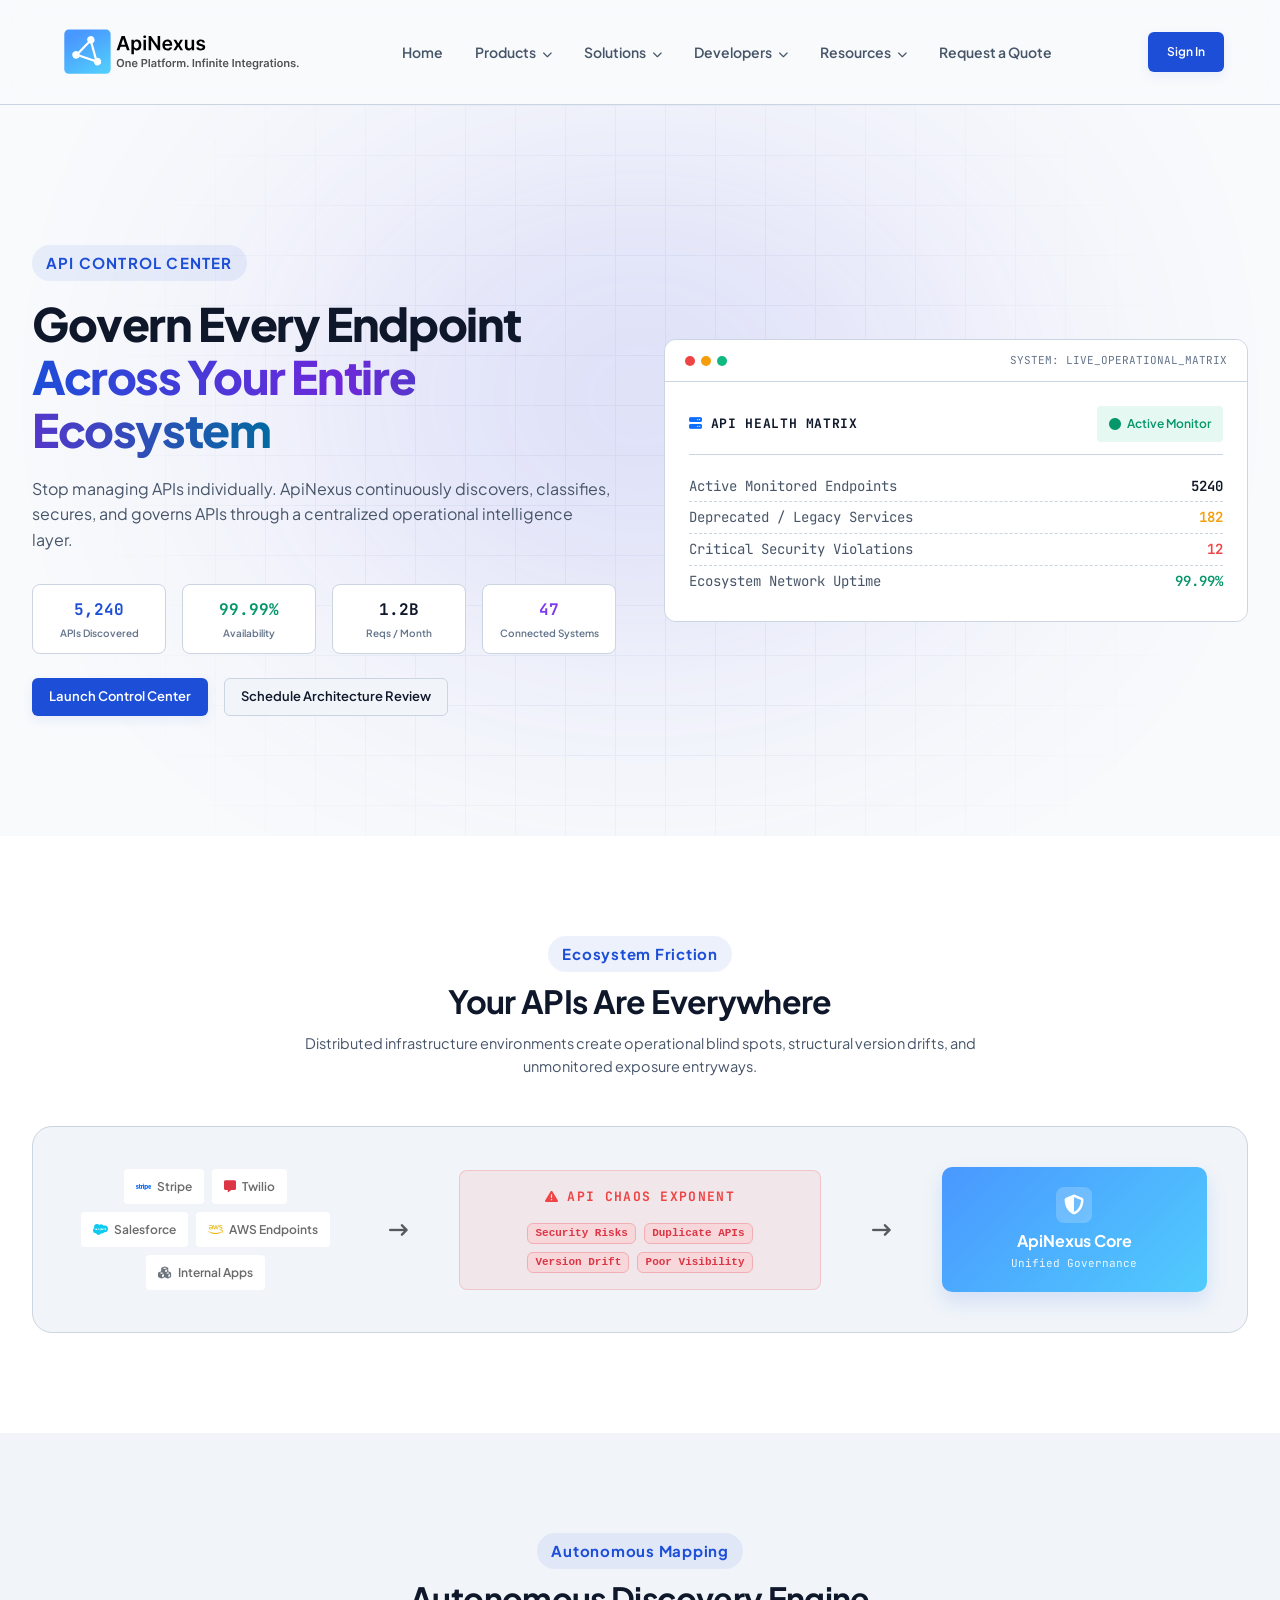
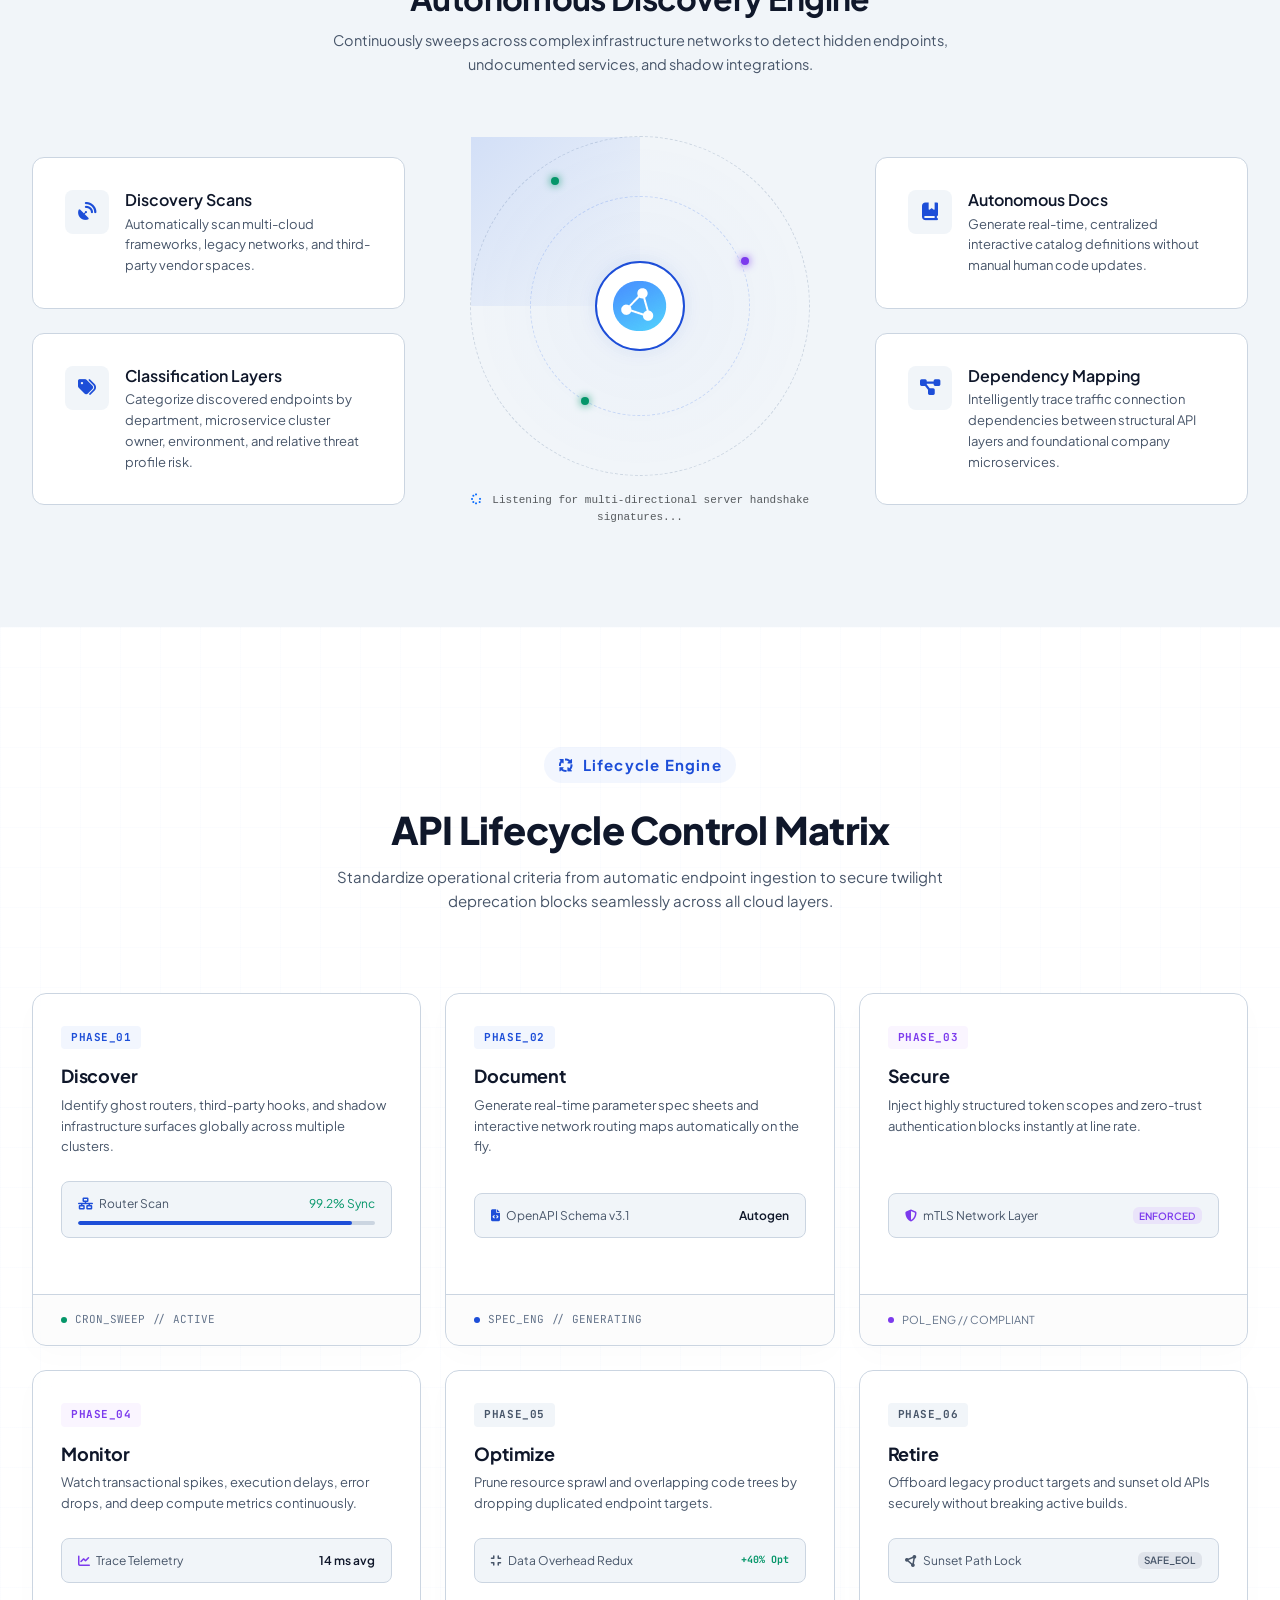
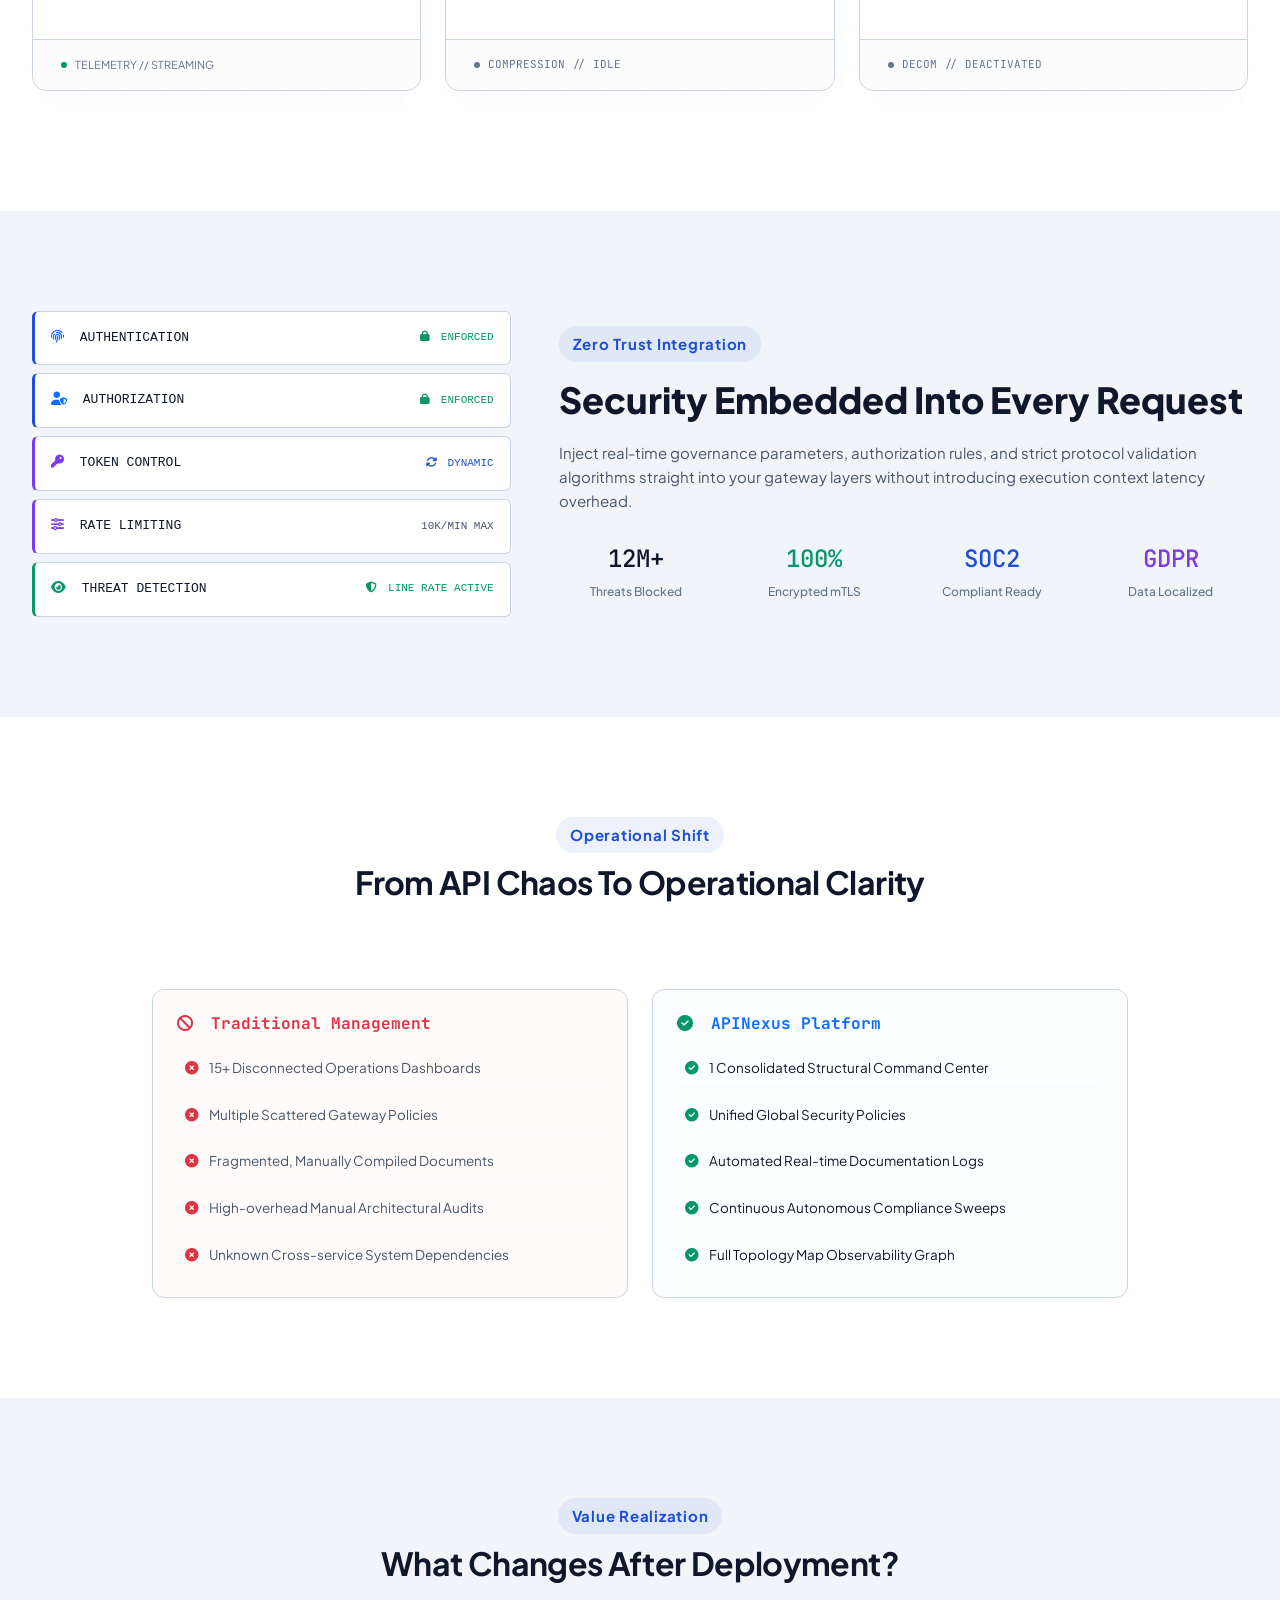
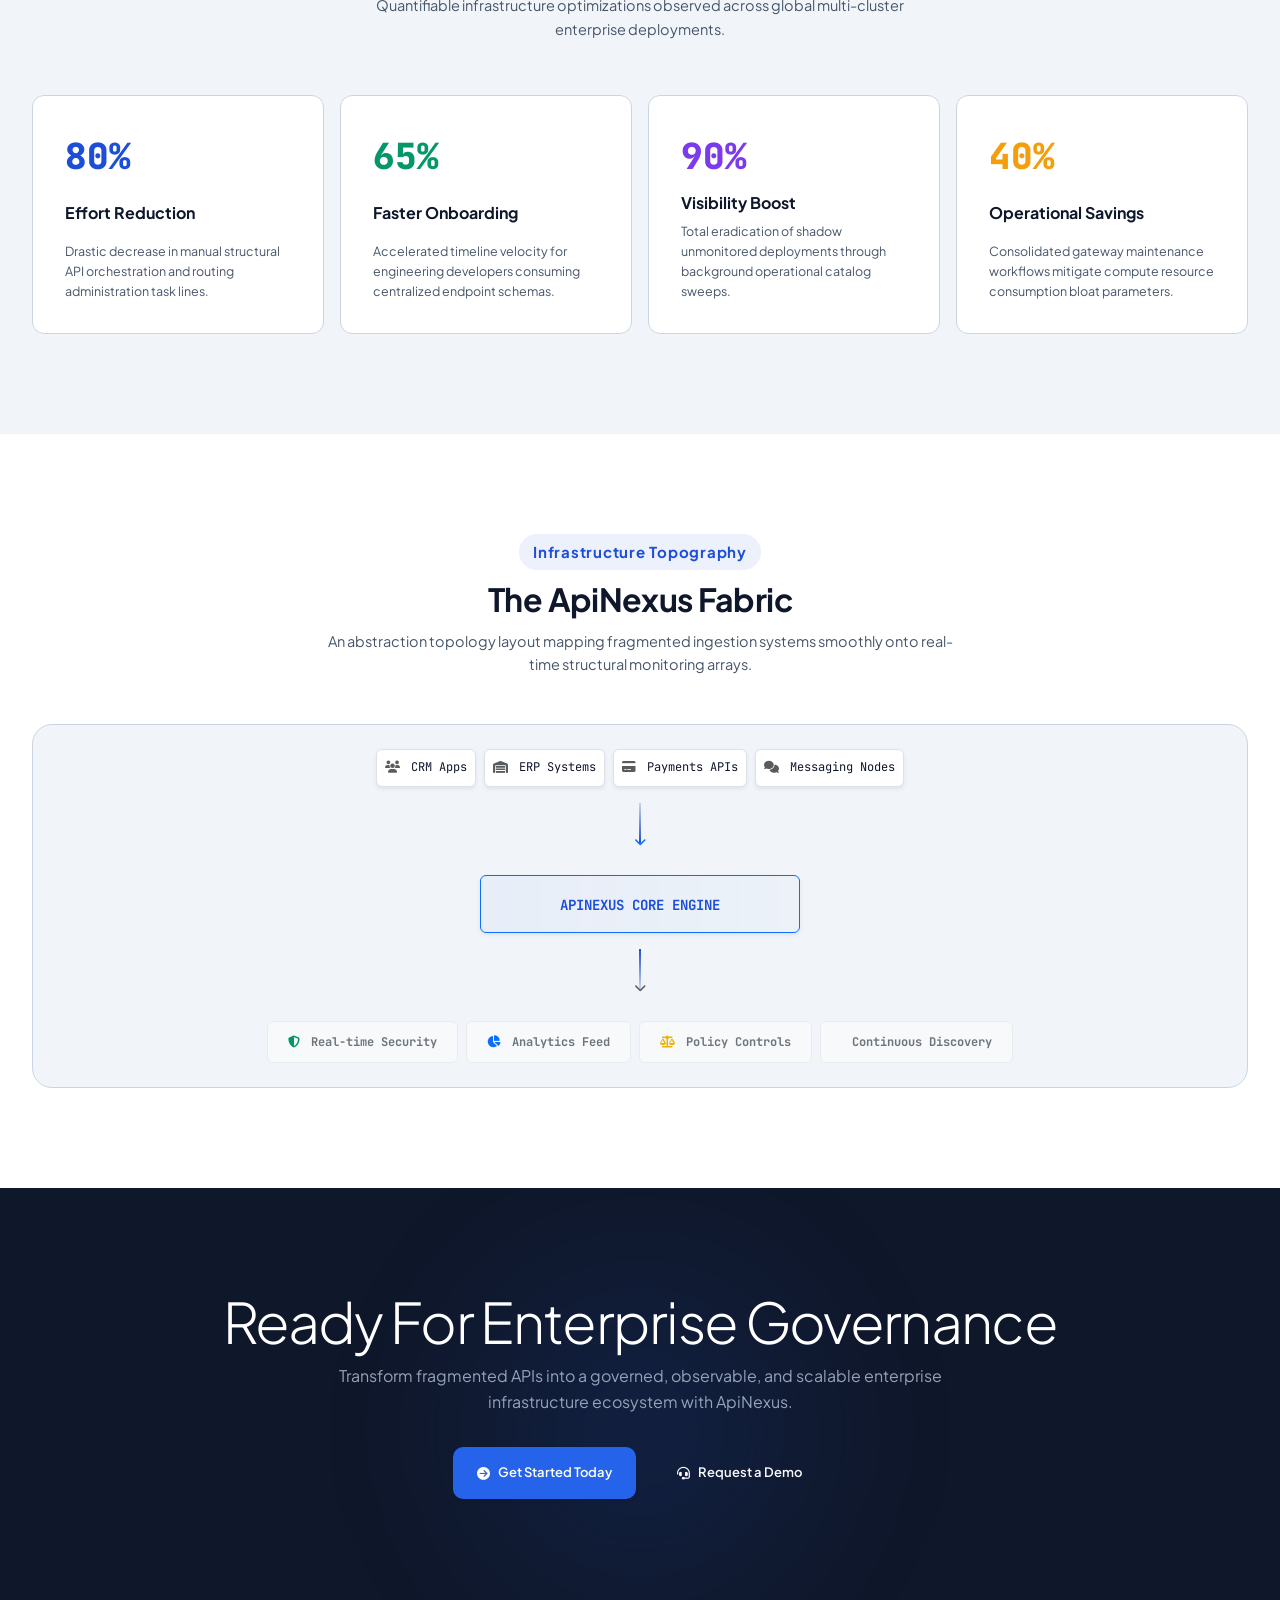
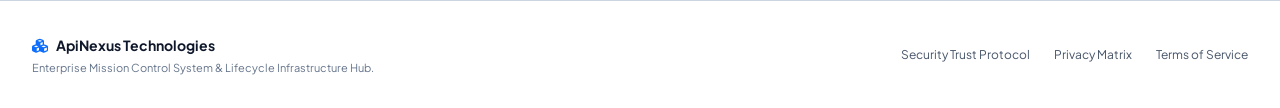
==== API-Management.html @ 0bba5bc7 "pages redesign" ====
<!DOCTYPE html>
<html lang="en" data-theme="light">

<head>
    <meta charset="UTF-8">
    <meta name="viewport" content="width=device-width, initial-scale=1.0">
    <title>ApiNexus Control Center — Enterprise API Lifecycle Orchestration</title>
    <link href="https://cdn.jsdelivr.net/npm/bootstrap@5.3.2/dist/css/bootstrap.min.css" rel="stylesheet">
    <link rel="stylesheet" href="https://cdnjs.cloudflare.com/ajax/libs/font-awesome/6.4.0/css/all.min.css">
    <link rel="preconnect" href="https://fonts.googleapis.com">
    <link rel="preconnect" href="https://fonts.gstatic.com" crossorigin>
    <link href="https://fonts.googleapis.com/css2?family=Plus+Jakarta+Sans:wght@400;500;600;700;800&family=JetBrains+Mono:wght@400;500;600&display=swap" rel="stylesheet">
    <link rel="stylesheet" href="assets/style.css">
    
    <style>
        .radar-container {
            position: relative;
            width: 340px;
            height: 340px;
            margin: 0 auto;
            border-radius: 50%;
            border: 1px dashed var(--border-color);
            display: flex;
            align-items: center;
            justify-content: center;
            background: radial-gradient(circle, rgba(37, 99, 235, 0.03) 0%, transparent 70%);
        }
        .radar-ring-inner {
            position: absolute;
            width: 220px;
            height: 220px;
            border-radius: 50%;
            border: 1px dashed rgba(37, 99, 235, 0.2);
        }
        .radar-core {
            width: 90px;
            height: 90px;
            border-radius: 50%;
            background: var(--bg-surface-primary);
            border: 2px solid var(--brand-primary);
            box-shadow: 0 0 20px var(--brand-glow);
            display: flex;
            align-items: center;
            justify-content: center;
            z-index: 5;
        }
        .radar-sweep {
            position: absolute;
            width: 50%;
            height: 50%;
            top: 0;
            left: 0;
            background: linear-gradient(135deg, rgba(37, 99, 235, 0.15) 0%, transparent 100%);
            transform-origin: bottom right;
            border-bottom-right-radius: 0;
            animation: radarRotate 4s linear infinite;
        }
        @keyframes radarRotate {
            from { transform: rotate(0deg); }
            to { transform: rotate(360deg); }
        }
        .radar-blip {
            position: absolute;
            width: 8px;
            height: 8px;
            background: var(--accent-success);
            border-radius: 50%;
            box-shadow: 0 0 8px var(--accent-success);
        }
        .chaos-box, .clarity-box {
            border-radius: 12px;
            border: 1px solid var(--border-color);
            padding: 24px;
            height: 100%;
        }
        .chaos-box { background-color: rgba(239, 68, 68, 0.02); }
        .clarity-box { background-color: rgba(16, 185, 129, 0.02); }

        .tag-api{
            padding: 14px 20px;
    font-size: 12px;
        }
    </style>
</head>

<body>

    <header class="site-header">
        <div class="container">
            <div class="header-wrapper">

                <div class="logo-block">
                    <img src="images/logo-dark.svg" alt="logo" class="logo-main logo-dark-variant">
                    <img src="images/logo.svg" alt="logo" class="logo-main logo-light-variant">
                </div>

                <nav class="mega-nav">
                    <!-- Products --> <a href="index.html" class="mega-nav-item" style="text-decoration:none;">Home</a>
                    <div class="mega-nav-item" data-menu="products">
                        Products <i class="fa-solid fa-chevron-down ms-1" style="font-size:10px;"></i>
                        <div class="mega-dropdown">
                            <div>
                                <h4>Platform</h4>
                                <a href="API-Management.html">API Management</a>
                                <a href="integration-hub.html">Integration Hub</a>
                                <a href="#">Authentication</a>
                                <a href="#">API Gateway</a>
                            </div>
                            <div>
                                <h4>Automation</h4>
                                <a href="#">Workflow Builder</a>
                                <a href="#">Event Triggers</a>
                                <a href="#">Scheduled Workflows</a>
                                <a href="#">Business Automation</a>
                            </div>
                            <div>
                                <h4>Operations</h4>
                                <a href="#">Monitoring &amp; Analytics</a>
                                <a href="#">Alerts &amp; Notifications</a>
                                <a href="#">Activity Logs</a>
                                <a href="#">Performance Insights</a>
                            </div>
                            <div class="mega-featured">
                                <span><strong>ApiNexus Platform</strong> — One Platform. Infinite
                                    Integrations.</span>
                                <a href="#">Explore Platform →</a>
                            </div>
                        </div>
                    </div>
                    <!-- Solutions -->
                    <div class="mega-nav-item" data-menu="solutions">
                        Solutions <i class="fa-solid fa-chevron-down ms-1" style="font-size:10px;"></i>
                        <div class="mega-dropdown" style="min-width:600px;">
                            <div>
                                <h4>By Team</h4>
                                <a href="#">Developers</a>
                                <a href="#">Operations Teams</a>
                                <a href="#">IT Administrators</a>
                                <a href="#">Product Teams</a>
                            </div>
                            <div>
                                <h4>By Business</h4>
                                <a href="#">Startups</a>
                                <a href="#">SMBs</a>
                                <a href="#">Enterprises</a>
                                <a href="#">SaaS Companies</a>
                            </div>
                            <div>
                                <h4>Use Cases</h4>
                                <a href="#">API Ecosystem</a>
                                <a href="#">Workflow Automation</a>
                                <a href="#">Data Sync</a>
                                <a href="#">Enterprise Integrations</a>
                            </div>
                            <div class="mega-featured">
                                <span><strong> Customer Success</strong> See how businesses streamline
                                    operations.</span>
                                <a href="#">View Case Studies →</a>
                            </div>
                        </div>
                    </div>
                    <!-- Developers -->
                    <div class="mega-nav-item" data-menu="developers">
                        Developers <i class="fa-solid fa-chevron-down ms-1" style="font-size:10px;"></i>
                        <div class="mega-dropdown" style="min-width:550px;">
                            <div>
                                <h4>Documentation</h4>
                                <a href="#">Getting Started</a>
                                <a href="#">API Reference</a>
                                <a href="#">Authentication Guide</a>
                                <a href="#">Tutorials</a>
                            </div>
                            <div>
                                <h4>Tools</h4>
                                <a href="#">API Explorer</a>
                                <a href="#">Sandbox</a>
                                <a href="#">SDK Downloads</a>
                                <a href="#">Webhooks</a>
                            </div>
                            <div class="mega-featured">
                                <span><strong> Developer Hub</strong> Comprehensive docs &amp; resources.</span>
                                <a href="#">Open Documentation →</a>
                            </div>
                        </div>
                    </div>
                    <!-- Resources -->
                    <div class="mega-nav-item" data-menu="resources">
                        Resources <i class="fa-solid fa-chevron-down ms-1" style="font-size:10px;"></i>
                        <div class="mega-dropdown" style="min-width:500px;">
                            <div>
                                <h4>Learning</h4>
                                <a href="#">Blog</a>
                                <a href="#">Guides</a>
                                <a href="#">Webinars</a>
                                <a href="#">Whitepapers</a>
                            </div>
                            <div>
                                <h4>Company</h4>
                                <a href="#">About Us</a>
                                <a href="#">Contact</a>
                                <a href="#">Careers</a>
                                <a href="#">Partners</a>
                            </div>
                            <div class="mega-featured">
                                <span><strong> Latest Updates</strong> New features &amp; improvements.</span>
                                <a href="#">View Changelog →</a>
                            </div>
                        </div>
                    </div>
                    <a href="quote.html" class="mega-nav-item" style="text-decoration:none;">Request a Quote</a>
                </nav>

                <div class="header-actions-deck">
                    <a href="login.html" class="btn btn-primary" style="padding: 10px 18px; font-size: 12px;">Sign In</a>
                </div>
            </div>
        </div>
    </header>

    <section class="hero-section">
        <div class="hero-animated-grid"></div>
        <div class="hero-glow-backplate"></div>
        <div class="container">
            <div class="row align-items-center text-start g-5">
                <div class="col-12 col-lg-6">
                    <span class="badge-pill-micro" style="margin-bottom:16px; letter-spacing:0.08em;">API CONTROL CENTER</span>
                    <h1 style="font-size: 46px; line-height: 1.15; margin-bottom: 20px; font-weight:800;">
                        Govern Every Endpoint <br><span>Across Your Entire Ecosystem</span>
                    </h1>
                    <p style="margin: 0 0 32px 0; font-size: 16px; color: var(--text-secondary);">
                        Stop managing APIs individually. ApiNexus continuously discovers, classifies, secures, and governs APIs through a centralized operational intelligence layer.
                    </p>
                    
                    <div class="row g-3 mb-4 text-center">
                        <div class="col-6 col-sm-3">
                            <div style="background: var(--bg-surface-primary); border: 1px solid var(--border-color); padding: 12px; border-radius: 8px;">
                                <div style="font-family:'JetBrains Mono', monospace; font-size: 16px; font-weight:700; color: var(--brand-primary);">5,240</div>
                                <div style="font-size: 10px; color: var(--text-muted); font-weight:600; margin-top:2px;">APIs Discovered</div>
                            </div>
                        </div>
                        <div class="col-6 col-sm-3">
                            <div style="background: var(--bg-surface-primary); border: 1px solid var(--border-color); padding: 12px; border-radius: 8px;">
                                <div style="font-family:'JetBrains Mono', monospace; font-size: 16px; font-weight:700; color: var(--accent-success);">99.99%</div>
                                <div style="font-size: 10px; color: var(--text-muted); font-weight:600; margin-top:2px;">Availability</div>
                            </div>
                        </div>
                        <div class="col-6 col-sm-3">
                            <div style="background: var(--bg-surface-primary); border: 1px solid var(--border-color); padding: 12px; border-radius: 8px;">
                                <div style="font-family:'JetBrains Mono', monospace; font-size: 16px; font-weight:700; color: var(--text-primary);">1.2B</div>
                                <div style="font-size: 10px; color: var(--text-muted); font-weight:600; margin-top:2px;">Reqs / Month</div>
                            </div>
                        </div>
                        <div class="col-6 col-sm-3">
                            <div style="background: var(--bg-surface-primary); border: 1px solid var(--border-color); padding: 12px; border-radius: 8px;">
                                <div style="font-family:'JetBrains Mono', monospace; font-size: 16px; font-weight:700; color: var(--accent-purple);">47</div>
                                <div style="font-size: 10px; color: var(--text-muted); font-weight:600; margin-top:2px;">Connected Systems</div>
                            </div>
                        </div>
                    </div>

                    <div class="hero-cta-group justify-content-start">
                        <a href="#cta" class="btn btn-primary">Launch Control Center</a>
                        <a href="#cta" class="btn btn-secondary">Schedule Architecture Review</a>
                    </div>
                </div>
                
                <div class="col-12 col-lg-6">
                    <div class="ide-terminal-window">
                        <div class="ide-header-tabs-bar">
                            <div class="window-dots-cluster">
                                <span class="dot-node red"></span>
                                <span class="dot-node amber"></span>
                                <span class="dot-node green"></span>
                            </div>
                            <span style="font-family:'JetBrains Mono', monospace; font-size: 11px; color: var(--text-muted);">SYSTEM: LIVE_OPERATIONAL_MATRIX</span>
                        </div>
                        <div class="p-4" style="background-color: var(--bg-surface-primary);">
                            <div style="border-bottom: 1px solid var(--border-color); padding-bottom: 12px; margin-bottom: 16px; display:flex; justify-content:space-between; align-items:center;">
                                <span style="font-family:'JetBrains Mono', monospace; font-size: 13px; font-weight:700; color: var(--text-primary); letter-spacing:0.05em;"><i class="fa-solid fa-server me-2 text-primary"></i>API HEALTH MATRIX</span>
                                <span class="provider-micro-tag" style="background-color: rgba(16, 185, 129, 0.1); color: var(--accent-success); border-color: transparent;"><i class="fa-solid fa-circle text-success me-1 animate-pulse"></i> Active Monitor</span>
                            </div>
                            <div style="font-family: 'JetBrains Mono', monospace; font-size: 14px; line-height: 2.2;">
                                <div class="d-flex justify-content-between style-line" style="border-bottom: 1px dashed var(--border-color);">
                                    <span style="color: var(--text-secondary);">Active Monitored Endpoints</span>
                                    <span style="color: var(--text-primary); font-weight:600;">5240</span>
                                </div>
                                <div class="d-flex justify-content-between style-line" style="border-bottom: 1px dashed var(--border-color);">
                                    <span style="color: var(--text-secondary);">Deprecated / Legacy Services</span>
                                    <span style="color: #f59e0b; font-weight:600;">182</span>
                                </div>
                                <div class="d-flex justify-content-between style-line" style="border-bottom: 1px dashed var(--border-color);">
                                    <span style="color: var(--text-secondary);">Critical Security Violations</span>
                                    <span style="color: #ef4444; font-weight:600;">12</span>
                                </div>
                                <div class="d-flex justify-content-between style-line">
                                    <span style="color: var(--text-secondary);">Ecosystem Network Uptime</span>
                                    <span style="color: var(--accent-success); font-weight:600;">99.99%</span>
                                </div>
                            </div>
                        </div>
                    </div>
                </div>
            </div>
        </div>
    </section>

    <section class="section-spacer" style="background-color: var(--bg-surface-primary);">
        <div class="container">
            <div class="section-header-block text-center" style="max-width:700px; margin: 0 auto 48px auto;">
                <span class="badge-pill-micro">Ecosystem Friction</span>
                <h2>Your APIs Are Everywhere</h2>
                <p>Distributed infrastructure environments create operational blind spots, structural version drifts, and unmonitored exposure entryways.</p>
            </div>

            <div class="compliance-backplate-box text-center" style="padding: 40px; background-color: var(--bg-surface-secondary);">
                <div class="row align-items-center g-4">
                    <div class="col-12 col-md-3">
                        <div class="d-flex flex-wrap gap-2 justify-content-center">
                            <span class="provider-micro-tag" style="background:#fff;"><i class="fa-brands fa-stripe text-primary me-1"></i> Stripe</span>
                            <span class="provider-micro-tag" style="background:#fff;"><i class="fa-solid fa-message text-danger me-1"></i> Twilio</span>
                            <span class="provider-micro-tag" style="background:#fff;"><i class="fa-brands fa-salesforce text-info me-1"></i> Salesforce</span>
                            <span class="provider-micro-tag" style="background:#fff;"><i class="fa-brands fa-aws text-warning me-1"></i> AWS Endpoints</span>
                            <span class="provider-micro-tag" style="background:#fff;"><i class="fa-solid fa-cubes text-secondary me-1"></i> Internal Apps</span>
                        </div>
                    </div>
                    
                    <div class="col-12 col-md-1">
                        <i class="fa-solid fa-arrow-right-long text-muted fa-lg d-none d-md-inline"></i>
                        <i class="fa-solid fa-arrow-down-long text-muted fa-lg d-inline d-md-none my-2"></i>
                    </div>

                    <div class="col-12 col-md-4">
                        <div style="background-color: rgba(239, 68, 68, 0.08); border: 1px solid rgba(239, 68, 68, 0.2); padding: 16px; border-radius: 8px;">
                            <div style="font-family:'JetBrains Mono', monospace; font-weight:700; color:#ef4444; font-size:13px; letter-spacing:0.1em;"><i class="fa-solid fa-triangle-exclamation me-2"></i>API CHAOS EXPONENT</div>
                            <div class="d-flex flex-wrap gap-2 justify-content-center mt-3">
                                <span class="badge bg-danger-subtle text-danger border border-danger-subtle font-monospace" style="font-size:11px;">Security Risks</span>
                                <span class="badge bg-danger-subtle text-danger border border-danger-subtle font-monospace" style="font-size:11px;">Duplicate APIs</span>
                                <span class="badge bg-danger-subtle text-danger border border-danger-subtle font-monospace" style="font-size:11px;">Version Drift</span>
                                <span class="badge bg-danger-subtle text-danger border border-danger-subtle font-monospace" style="font-size:11px;">Poor Visibility</span>
                            </div>
                        </div>
                    </div>

                    <div class="col-12 col-md-1">
                        <i class="fa-solid fa-arrow-right-long text-muted fa-lg d-none d-md-inline"></i>
                        <i class="fa-solid fa-arrow-down-long text-muted fa-lg d-inline d-md-none my-2"></i>
                    </div>

                    <div class="col-12 col-md-3">
                        <div style="background: linear-gradient(135deg, #4998ff 0%, #51cbfd 100%); padding: 20px; border-radius: 10px; color:#fff; box-shadow:0 10px 20px rgba(37,99,235,0.15);">
                            <div class="logo-icon mx-auto mb-2" style="background:rgba(255,255,255,0.2); color:#fff;"><i class="fa-solid fa-shield-halved"></i></div>
                            <h4 class="h6 fw-bold mb-1">ApiNexus Core</h4>
                            <div style="font-size:11px; opacity:0.9; font-family:'JetBrains Mono', monospace;">Unified Governance</div>
                        </div>
                    </div>
                </div>
            </div>
        </div>
    </section>

    <section class="section-spacer" style="background-color: var(--bg-surface-secondary);">
        <div class="container">
            <div class="section-header-block text-center" style="max-width:650px; margin:0 auto 60px auto;">
                <span class="badge-pill-micro">Autonomous Mapping</span>
                <h2>Autonomous Discovery Engine</h2>
                <p>Continuously sweeps across complex infrastructure networks to detect hidden endpoints, undocumented services, and shadow integrations.</p>
            </div>

            <div class="row align-items-center g-5">
                <div class="col-12 col-lg-4">
                    <div class="d-flex flex-column gap-4">
                        <div class="service-vector-card" style="margin-bottom:0; background:var(--bg-surface-primary);">
                            <div class="d-flex align-items-start gap-3">
                                <div class="service-icon-frame" style="flex-shrink:0;"><i class="fa-solid fa-satellite-dish"></i></div>
                                <div>
                                    <h3 style="font-size:16px; margin-bottom:4px;">Discovery Scans</h3>
                                    <p style="font-size:13px; margin-bottom:0;">Automatically scan multi-cloud frameworks, legacy networks, and third-party vendor spaces.</p>
                                </div>
                            </div>
                        </div>
                        <div class="service-vector-card" style="margin-bottom:0; background:var(--bg-surface-primary);">
                            <div class="d-flex align-items-start gap-3">
                                <div class="service-icon-frame" style="flex-shrink:0;"><i class="fa-solid fa-tags"></i></div>
                                <div>
                                    <h3 style="font-size:16px; margin-bottom:4px;">Classification Layers</h3>
                                    <p style="font-size:13px; margin-bottom:0;">Categorize discovered endpoints by department, microservice cluster owner, environment, and relative threat profile risk.</p>
                                </div>
                            </div>
                        </div>
                    </div>
                </div>

                <div class="col-12 col-lg-4 text-center">
                    <div class="radar-container">
                        <div class="radar-sweep"></div>
                        <div class="radar-ring-inner"></div>
                        <div class="radar-blip" style="top:40px; left:80px;"></div>
                        <div class="radar-blip" style="top:120px; right:60px; background:var(--accent-purple); box-shadow:0 0 8px var(--accent-purple);"></div>
                        <div class="radar-blip" style="bottom:70px; left:110px;"></div>
                        
                        <div class="radar-core">
                            <div class="text-center">
                             <img src="images/fav.png"/>
                            </div>
                        </div>
                    </div>
                    <div class="mt-3 font-monospace text-muted" style="font-size:11px;">
                        <i class="fa-solid fa-spinner fa-spin me-1 text-primary"></i> Listening for multi-directional server handshake signatures...
                    </div>
                </div>

                <div class="col-12 col-lg-4">
                    <div class="d-flex flex-column gap-4">
                        <div class="service-vector-card" style="margin-bottom:0; background:var(--bg-surface-primary);">
                            <div class="d-flex align-items-start gap-3">
                                <div class="service-icon-frame" style="flex-shrink:0;"><i class="fa-solid fa-book-bookmark"></i></div>
                                <div>
                                    <h3 style="font-size:16px; margin-bottom:4px;">Autonomous Docs</h3>
                                    <p style="font-size:13px; margin-bottom:0;">Generate real-time, centralized interactive catalog definitions without manual human code updates.</p>
                                </div>
                            </div>
                        </div>
                        <div class="service-vector-card" style="margin-bottom:0; background:var(--bg-surface-primary);">
                            <div class="d-flex align-items-start gap-3">
                                <div class="service-icon-frame" style="flex-shrink:0;"><i class="fa-solid fa-diagram-project"></i></div>
                                <div>
                                    <h3 style="font-size:16px; margin-bottom:4px;">Dependency Mapping</h3>
                                    <p style="font-size:13px; margin-bottom:0;">Intelligently trace traffic connection dependencies between structural API layers and foundational company microservices.</p>
                                </div>
                            </div>
                        </div>
                    </div>
                </div>
            </div>
        </div>
    </section>


    <section class="section-spacer" style="background-color: var(--bg-surface-primary); position: relative; overflow: hidden; padding: 120px 0;">
        <div style="position: absolute; inset: 0; background-image: linear-gradient(to right, rgba(37, 99, 235, 0.015) 1px, transparent 1px), linear-gradient(to bottom, rgba(37, 99, 235, 0.015) 1px, transparent 1px); background-size: 40px 40px; pointer-events: none; z-index: 1;"></div>
        
        <div class="container" style="position: relative; z-index: 2;">
            <div class="section-header-block text-center" style="max-width:640px; margin: 0 auto 80px auto;">
                <span class="badge-pill-micro" style="letter-spacing: 0.08em; background: rgba(37, 99, 235, 0.06); color: var(--brand-primary); border-color: rgba(37, 99, 235, 0.15);"><i class="fa-solid fa-arrows-spin me-1"></i> Lifecycle Engine</span>
                <h2 style="font-weight: 800; letter-spacing: -0.02em; font-size: 38px; margin-top: 14px; color: var(--text-primary);">API Lifecycle Control Matrix</h2>
                <p style="color: var(--text-secondary); font-size: 15px;">Standardize operational criteria from automatic endpoint ingestion to secure twilight deprecation blocks seamlessly across all cloud layers.</p>
            </div>

            <div class="row g-4 row-cols-1 row-cols-md-2 row-cols-xl-3 justify-content-center">
                
                <div class="col">
                    <div style="border: 1px solid var(--border-color); background: rgba(255, 255, 255, 0.5); backdrop-filter: blur(10px); border-radius: 14px; height: 100%; display: flex; flex-direction: column; overflow: hidden; box-shadow: 0 10px 30px rgba(0,0,0,0.015);">
                        <div style="padding: 32px 28px; display: flex; flex-direction: column; flex-grow: 1;">
                            <div class="d-flex justify-content-between align-items-center mb-3">
                                <span style="font-family:'JetBrains Mono', monospace; font-size: 11px; font-weight: 700; color: var(--brand-primary); letter-spacing: 0.05em; background: rgba(37, 99, 235, 0.06); padding: 3px 10px; border-radius: 4px;">PHASE_01</span>
                            </div>
                            <h4 class="fw-bold mb-2" style="color: var(--text-primary); font-size: 18px; letter-spacing: -0.01em;">Discover</h4>
                            <p style="font-size: 13px; color: var(--text-secondary); line-height: 1.6; margin-bottom: 24px;">Identify ghost routers, third-party hooks, and shadow infrastructure surfaces globally across multiple clusters.</p>
                            
                            <div style="background: var(--bg-surface-secondary); border: 1px solid var(--border-color); border-radius: 8px; padding: 12px 16px; margin-top: auto; margin-bottom: 24px;">
                                <div class="d-flex justify-content-between align-items-center mb-2"  style="font-size: 12px; color: var(--text-secondary);">
                                    <span><i class="fa-solid fa-network-wired me-1" style="color:var(--brand-primary);"></i> Router Scan</span>
                                    <span style="color: var(--accent-success);">99.2% Sync</span>
                                </div>
                                <div style="height: 4px; background: var(--border-color); border-radius: 2px; overflow: hidden;">
                                    <div style="width: 92%; height: 100%; background: var(--brand-primary); border-radius: 2px;"></div>
                                </div>
                            </div>
                        </div>
                        <div style="font-family:'JetBrains Mono', monospace; font-size: 11px; color: var(--text-muted); border-top: 1px solid var(--border-color); background: rgba(0,0,0,0.01); padding: 16px 28px; display: flex; align-items: center; gap: 8px;">
                            <span style="width: 6px; height: 6px; background: var(--accent-success); border-radius: 50%;"></span> CRON_SWEEP // ACTIVE
                        </div>
                    </div>
                </div>

                <div class="col">
                    <div style="border: 1px solid var(--border-color); background: rgba(255, 255, 255, 0.5); backdrop-filter: blur(10px); border-radius: 14px; height: 100%; display: flex; flex-direction: column; overflow: hidden; box-shadow: 0 10px 30px rgba(0,0,0,0.015);">
                        <div style="padding: 32px 28px; display: flex; flex-direction: column; flex-grow: 1;">
                            <div class="d-flex justify-content-between align-items-center mb-3">
                                <span style="font-family:'JetBrains Mono', monospace; font-size: 11px; font-weight: 700; color: var(--brand-primary); letter-spacing: 0.05em; background: rgba(37, 99, 235, 0.06); padding: 3px 10px; border-radius: 4px;">PHASE_02</span>
                            </div>
                            <h4 class="fw-bold mb-2" style="color: var(--text-primary); font-size: 18px; letter-spacing: -0.01em;">Document</h4>
                            <p style="font-size: 13px; color: var(--text-secondary); line-height: 1.6; margin-bottom: 24px;">Generate real-time parameter spec sheets and interactive network routing maps automatically on the fly.</p>
                            
                            <div style="background: var(--bg-surface-secondary); border: 1px solid var(--border-color); border-radius: 8px; padding: 12px 16px; margin-top: auto; margin-bottom: 24px;">
                                <div class="d-flex justify-content-between align-items-center" style="font-size: 12px; color: var(--text-secondary);">
                                    <span><i class="fa-solid fa-file-code me-1" style="color:var(--brand-primary);"></i> OpenAPI Schema v3.1</span>
                                    <span style="font-weight: 600; color: var(--text-primary);">Autogen</span>
                                </div>
                            </div>
                        </div>
                        <div style="font-family:'JetBrains Mono', monospace; font-size: 11px; color: var(--text-muted); border-top: 1px solid var(--border-color); background: rgba(0,0,0,0.01); padding: 16px 28px; display: flex; align-items: center; gap: 8px;">
                            <span style="width: 6px; height: 6px; background: var(--brand-primary); border-radius: 50%;"></span> SPEC_ENG // GENERATING
                        </div>
                    </div>
                </div>

                <div class="col">
                    <div style="border: 1px solid var(--border-color); background: rgba(255, 255, 255, 0.5); backdrop-filter: blur(10px); border-radius: 14px; height: 100%; display: flex; flex-direction: column; overflow: hidden; box-shadow: 0 10px 30px rgba(0,0,0,0.015);">
                        <div style="padding: 32px 28px; display: flex; flex-direction: column; flex-grow: 1;">
                            <div class="d-flex justify-content-between align-items-center mb-3">
                                <span style="font-family:'JetBrains Mono', monospace; font-size: 11px; font-weight: 700; color: var(--accent-purple); letter-spacing: 0.05em; background: rgba(168, 85, 247, 0.06); padding: 3px 10px; border-radius: 4px;">PHASE_03</span>
                            </div>
                            <h4 class="fw-bold mb-2" style="color: var(--text-primary); font-size: 18px; letter-spacing: -0.01em;">Secure</h4>
                            <p style="font-size: 13px; color: var(--text-secondary); line-height: 1.6; margin-bottom: 24px;">Inject highly structured token scopes and zero-trust authentication blocks instantly at line rate.</p>
                            
                            <div style="background: var(--bg-surface-secondary); border: 1px solid var(--border-color); border-radius: 8px; padding: 12px 16px; margin-top: auto; margin-bottom: 24px; display: flex; justify-content: space-between; align-items: center;">
                                <span  style="font-size: 12px; color: var(--text-secondary);"><i class="fa-solid fa-shield-halved me-1" style="color:var(--accent-purple);"></i> mTLS Network Layer</span>
                                <span class="badge" style="background: rgba(168, 85, 247, 0.1); color: var(--accent-purple); font-size: 10px; font-weight: 600;">ENFORCED</span>
                            </div>
                        </div>
                        <div style="font-size: 11px; color: var(--text-muted); border-top: 1px solid var(--border-color); background: rgba(0,0,0,0.01); padding: 16px 28px; display: flex; align-items: center; gap: 8px;">
                            <span style="width: 6px; height: 6px; background: var(--accent-purple); border-radius: 50%;"></span> POL_ENG // COMPLIANT
                        </div>
                    </div>
                </div>

                <div class="col">
                    <div style="border: 1px solid var(--border-color); background: rgba(255, 255, 255, 0.5); backdrop-filter: blur(10px); border-radius: 14px; height: 100%; display: flex; flex-direction: column; overflow: hidden; box-shadow: 0 10px 30px rgba(0,0,0,0.015);">
                        <div style="padding: 32px 28px; display: flex; flex-direction: column; flex-grow: 1;">
                            <div class="d-flex justify-content-between align-items-center mb-3">
                                <span style="font-family:'JetBrains Mono', monospace; font-size: 11px; font-weight: 700; color: var(--accent-purple); letter-spacing: 0.05em; background: rgba(168, 85, 247, 0.06); padding: 3px 10px; border-radius: 4px;">PHASE_04</span>
                            </div>
                            <h4 class="fw-bold mb-2" style="color: var(--text-primary); font-size: 18px; letter-spacing: -0.01em;">Monitor</h4>
                            <p style="font-size: 13px; color: var(--text-secondary); line-height: 1.6; margin-bottom: 24px;">Watch transactional spikes, execution delays, error drops, and deep compute metrics continuously.</p>
                            
                            <div style="background: var(--bg-surface-secondary); border: 1px solid var(--border-color); border-radius: 8px; padding: 12px 16px; margin-top: auto; margin-bottom: 24px;">
                                <div class="d-flex justify-content-between align-items-center" style="font-size: 12px; color: var(--text-secondary);">
                                    <span><i class="fa-solid fa-chart-line me-1" style="color:var(--accent-purple);"></i> Trace Telemetry</span>
                                    <span style="font-weight: 600; color: var(--text-primary);">14 ms avg</span>
                                </div>
                            </div>
                        </div>
                        <div style="font-size: 11px; color: var(--text-muted); border-top: 1px solid var(--border-color); background: rgba(0,0,0,0.01); padding: 16px 28px; display: flex; align-items: center; gap: 8px;">
                            <span style="width: 6px; height: 6px; background: var(--accent-success); border-radius: 50%;"></span> TELEMETRY // STREAMING
                        </div>
                    </div>
                </div>

                <div class="col">
                    <div style="border: 1px solid var(--border-color); background: rgba(255, 255, 255, 0.5); backdrop-filter: blur(10px); border-radius: 14px; height: 100%; display: flex; flex-direction: column; overflow: hidden; box-shadow: 0 10px 30px rgba(0,0,0,0.015);">
                        <div style="padding: 32px 28px; display: flex; flex-direction: column; flex-grow: 1;">
                            <div class="d-flex justify-content-between align-items-center mb-3">
                                <span style="font-family:'JetBrains Mono', monospace; font-size: 11px; font-weight: 700; color: var(--text-secondary); letter-spacing: 0.05em; background: var(--bg-surface-secondary); padding: 3px 10px; border-radius: 4px;">PHASE_05</span>
                            </div>
                            <h4 class="fw-bold mb-2" style="color: var(--text-primary); font-size: 18px; letter-spacing: -0.01em;">Optimize</h4>
                            <p style="font-size: 13px; color: var(--text-secondary); line-height: 1.6; margin-bottom: 24px;">Prune resource sprawl and overlapping code trees by dropping duplicated endpoint targets.</p>
                            
                            <div style="background: var(--bg-surface-secondary); border: 1px solid var(--border-color); border-radius: 8px; padding: 12px 16px; margin-top: auto; margin-bottom: 24px; display: flex; justify-content: space-between; align-items: center;">
                                <span  style="font-size: 12px; color: var(--text-secondary);"><i class="fa-solid fa-compress me-1"></i> Data Overhead Redux</span>
                                <span style="font-family:'JetBrains Mono', monospace; font-size: 10px; font-weight: 700; color: var(--accent-success);">+40% Opt</span>
                            </div>
                        </div>
                        <div style="font-family:'JetBrains Mono', monospace; font-size: 11px; color: var(--text-muted); border-top: 1px solid var(--border-color); background: rgba(0,0,0,0.01); padding: 16px 28px; display: flex; align-items: center; gap: 8px;">
                            <span style="width: 6px; height: 6px; background: var(--text-muted); border-radius: 50%;"></span> COMPRESSION // IDLE
                        </div>
                    </div>
                </div>

                <div class="col">
                    <div style="border: 1px solid var(--border-color); background: rgba(255, 255, 255, 0.5); backdrop-filter: blur(10px); border-radius: 14px; height: 100%; display: flex; flex-direction: column; overflow: hidden; box-shadow: 0 10px 30px rgba(0,0,0,0.015);">
                        <div style="padding: 32px 28px; display: flex; flex-direction: column; flex-grow: 1;">
                            <div class="d-flex justify-content-between align-items-center mb-3">
                                <span style="font-family:'JetBrains Mono', monospace; font-size: 11px; font-weight: 700; color: var(--text-secondary); letter-spacing: 0.05em; background: var(--bg-surface-secondary); padding: 3px 10px; border-radius: 4px;">PHASE_06</span>
                            </div>
                            <h4 class="fw-bold mb-2" style="color: var(--text-primary); font-size: 18px; letter-spacing: -0.01em;">Retire</h4>
                            <p style="font-size: 13px; color: var(--text-secondary); line-height: 1.6; margin-bottom: 24px;">Offboard legacy product targets and sunset old APIs securely without breaking active builds.</p>
                            
                            <div style="background: var(--bg-surface-secondary); border: 1px solid var(--border-color); border-radius: 8px; padding: 12px 16px; margin-top: auto; margin-bottom: 24px; display: flex; justify-content: space-between; align-items: center;">
                                <span  style="font-size: 12px; color: var(--text-secondary);"><i class="fa-solid fa-circle-nodes me-1"></i> Sunset Path Lock</span>
                                <span class="badge" style="background: rgba(71, 85, 105, 0.1); color: var(--text-secondary); font-size: 10px; font-weight: 600;">SAFE_EOL</span>
                            </div>
                        </div>
                        <div style="font-family:'JetBrains Mono', monospace; font-size: 11px; color: var(--text-muted); border-top: 1px solid var(--border-color); background: rgba(0,0,0,0.01); padding: 16px 28px; display: flex; align-items: center; gap: 8px;">
                            <span style="width: 6px; height: 6px; background: var(--text-muted); border-radius: 50%;"></span> DECOM // DEACTIVATED
                        </div>
                    </div>
                </div>

            </div>
        </div>
    </section>

    <section class="section-spacer" style="background-color: var(--bg-surface-secondary);">
        <div class="container">
            <div class="row align-items-center g-5">
                <div class="col-12 col-lg-5">
                    <div class="d-flex flex-column gap-2 font-monospace" style="font-size:13px;">
                        <div class="p-3 d-flex justify-content-between align-items-center" style="background:var(--bg-surface-primary); border:1px solid var(--border-color); border-left:3px solid var(--brand-primary); border-radius:6px;">
                            <span><i class="fa-solid fa-fingerprint me-2 text-primary"></i> AUTHENTICATION</span>
                            <span class="text-success" style="font-size:11px;"><i class="fa-solid fa-lock me-1"></i> ENFORCED</span>
                        </div>
                        <div class="p-3 d-flex justify-content-between align-items-center" style="background:var(--bg-surface-primary); border:1px solid var(--border-color); border-left:3px solid var(--brand-primary); border-radius:6px;">
                            <span><i class="fa-solid fa-user-shield me-2 text-primary"></i> AUTHORIZATION</span>
                            <span class="text-success" style="font-size:11px;"><i class="fa-solid fa-lock me-1"></i> ENFORCED</span>
                        </div>
                        <div class="p-3 d-flex justify-content-between align-items-center" style="background:var(--bg-surface-primary); border:1px solid var(--border-color); border-left:3px solid var(--accent-purple); border-radius:6px;">
                            <span><i class="fa-solid fa-key me-2 text-purple"></i> TOKEN CONTROL</span>
                            <span style="font-size:11px; color:var(--brand-primary);"><i class="fa-solid fa-rotate me-1"></i> DYNAMIC</span>
                        </div>
                        <div class="p-3 d-flex justify-content-between align-items-center" style="background:var(--bg-surface-primary); border:1px solid var(--border-color); border-left:3px solid var(--accent-purple); border-radius:6px;">
                            <span><i class="fa-solid fa-sliders me-2 text-purple"></i> RATE LIMITING</span>
                            <span style="font-size:11px; color:var(--text-secondary);">10K/MIN MAX</span>
                        </div>
                        <div class="p-3 d-flex justify-content-between align-items-center" style="background:var(--bg-surface-primary); border:1px solid var(--border-color); border-left:3px solid var(--accent-success); border-radius:6px;">
                            <span><i class="fa-solid fa-eye me-2 text-success"></i> THREAT DETECTION</span>
                            <span class="text-success" style="font-size:11px;"><i class="fa-solid fa-shield-halved me-1"></i> LINE RATE ACTIVE</span>
                        </div>
                    </div>
                </div>

                <div class="col-12 col-lg-7 text-start">
                    <span class="badge-pill-micro" style="margin-bottom:16px;">Zero Trust Integration</span>
                    <h2 style="font-size:36px; font-weight:800; line-height:1.2; margin-bottom:20px;">Security Embedded Into Every Request</h2>
                    <p style="color:var(--text-secondary); margin-bottom:32px;">
                        Inject real-time governance parameters, authorization rules, and strict protocol validation algorithms straight into your gateway layers without introducing execution context latency overhead.
                    </p>
                    
                    <div class="row g-4 text-center">
                        <div class="col-6 col-sm-3">
                            <h3 class="h4 fw-extrabold mb-1" style="color:var(--text-primary); font-family:'JetBrains Mono',monospace;">12M+</h3>
                            <span style="font-size:12px; color:var(--text-muted); font-weight:500;">Threats Blocked</span>
                        </div>
                        <div class="col-6 col-sm-3">
                            <h3 class="h4 fw-extrabold mb-1" style="color:var(--accent-success); font-family:'JetBrains Mono',monospace;">100%</h3>
                            <span style="font-size:12px; color:var(--text-muted); font-weight:500;">Encrypted mTLS</span>
                        </div>
                        <div class="col-6 col-sm-3">
                            <h3 class="h4 fw-extrabold mb-1" style="color:var(--brand-primary); font-family:'JetBrains Mono',monospace;">SOC2</h3>
                            <span style="font-size:12px; color:var(--text-muted); font-weight:500;">Compliant Ready</span>
                        </div>
                        <div class="col-6 col-sm-3">
                            <h3 class="h4 fw-extrabold mb-1" style="color:var(--accent-purple); font-family:'JetBrains Mono',monospace;">GDPR</h3>
                            <span style="font-size:12px; color:var(--text-muted); font-weight:500;">Data Localized</span>
                        </div>
                    </div>
                </div>
            </div>
        </div>
    </section>

    <section class="section-spacer" style="background-color: var(--bg-surface-primary);">
        <div class="container">
            <div class="section-header-block text-center">
                <span class="badge-pill-micro">Operational Shift</span>
                <h2>From API Chaos To Operational Clarity</h2>
            </div>

            <div class="row g-4 align-items-stretch" style="max-width:1000px; margin: 0 auto;">
                <div class="col-12 col-md-6">
                    <div class="chaos-box">
                        <h4 class="h6 fw-bold mb-3 text-danger" style="font-family:'JetBrains Mono', monospace;"><i class="fa-solid fa-ban me-2"></i> Traditional Management</h4>
                        <div class="d-flex flex-column gap-2" style="font-size:13.5px; color:var(--text-secondary);">
                            <div class="p-2 border-bottom border-light"><i class="fa-solid fa-circle-xmark text-danger me-2"></i> 15+ Disconnected Operations Dashboards</div>
                            <div class="p-2 border-bottom border-light"><i class="fa-solid fa-circle-xmark text-danger me-2"></i> Multiple Scattered Gateway Policies</div>
                            <div class="p-2 border-bottom border-light"><i class="fa-solid fa-circle-xmark text-danger me-2"></i> Fragmented, Manually Compiled Documents</div>
                            <div class="p-2 border-bottom border-light"><i class="fa-solid fa-circle-xmark text-danger me-2"></i> High-overhead Manual Architectural Audits</div>
                            <div class="p-2"><i class="fa-solid fa-circle-xmark text-danger me-2"></i> Unknown Cross-service System Dependencies</div>
                        </div>
                    </div>
                </div>

                <div class="col-12 col-md-6">
                    <div class="clarity-box" style="background-color:rgba(37,99,235,0.01);">
                        <h4 class="h6 fw-bold mb-3 text-primary" style="font-family:'JetBrains Mono', monospace;"><i class="fa-solid fa-circle-check me-2 text-success"></i> APINexus Platform</h4>
                        <div class="d-flex flex-column gap-2" style="font-size:13.5px; color:var(--text-primary);">
                            <div class="p-2 border-bottom border-light"><i class="fa-solid fa-circle-check text-success me-2"></i> 1 Consolidated Structural Command Center</div>
                            <div class="p-2 border-bottom border-light"><i class="fa-solid fa-circle-check text-success me-2"></i> Unified Global Security Policies</div>
                            <div class="p-2 border-bottom border-light"><i class="fa-solid fa-circle-check text-success me-2"></i> Automated Real-time Documentation Logs</div>
                            <div class="p-2 border-bottom border-light"><i class="fa-solid fa-circle-check text-success me-2"></i> Continuous Autonomous Compliance Sweeps</div>
                            <div class="p-2"><i class="fa-solid fa-circle-check text-success me-2"></i> Full Topology Map Observability Graph</div>
                        </div>
                    </div>
                </div>
            </div>
        </div>
    </section>

    <section class="section-spacer" style="background-color: var(--bg-surface-secondary);">
        <div class="container">
            <div class="section-header-block text-center" style="max-width:600px; margin: 0 auto 54px auto;">
                <span class="badge-pill-micro">Value Realization</span>
                <h2>What Changes After Deployment?</h2>
                <p>Quantifiable infrastructure optimizations observed across global multi-cluster enterprise deployments.</p>
            </div>

            <div class="row g-3">
                <div class="col-12 col-sm-6 col-lg-3">
                    <div class="service-vector-card text-start" style="background:var(--bg-surface-primary); margin-bottom:0; height:100%;">
                        <div style="font-size:36px; font-weight:800; color:var(--brand-primary); font-family:'JetBrains Mono', monospace;">80%</div>
                        <h4 class="h6 fw-bold my-2">Effort Reduction</h4>
                        <p style="font-size:12.5px; color:var(--text-secondary); margin-bottom:0;">Drastic decrease in manual structural API orchestration and routing administration task lines.</p>
                    </div>
                </div>
                <div class="col-12 col-sm-6 col-lg-3">
                    <div class="service-vector-card text-start" style="background:var(--bg-surface-primary); margin-bottom:0; height:100%;">
                        <div style="font-size:36px; font-weight:800; color:var(--accent-success); font-family:'JetBrains Mono', monospace;">65%</div>
                        <h4 class="h6 fw-bold my-2">Faster Onboarding</h4>
                        <p style="font-size:12.5px; color:var(--text-secondary); margin-bottom:0;">Accelerated timeline velocity for engineering developers consuming centralized endpoint schemas.</p>
                    </div>
                </div>
                <div class="col-12 col-sm-6 col-lg-3">
                    <div class="service-vector-card text-start" style="background:var(--bg-surface-primary); margin-bottom:0; height:100%;">
                        <div style="font-size:36px; font-weight:800; color:var(--accent-purple); font-family:'JetBrains Mono', monospace;">90%</div>
                        <h4 class="h6 fw-bold my-2">Visibility Boost</h4>
                        <p style="font-size:12.5px; color:var(--text-secondary); margin-bottom:0;">Total eradication of shadow unmonitored deployments through background operational catalog sweeps.</p>
                    </div>
                </div>
                <div class="col-12 col-sm-6 col-lg-3">
                    <div class="service-vector-card text-start" style="background:var(--bg-surface-primary); margin-bottom:0; height:100%;">
                        <div style="font-size:36px; font-weight:800; color:#f59e0b; font-family:'JetBrains Mono', monospace;">40%</div>
                        <h4 class="h6 fw-bold my-2">Operational Savings</h4>
                        <p style="font-size:12.5px; color:var(--text-secondary); margin-bottom:0;">Consolidated gateway maintenance workflows mitigate compute resource consumption bloat parameters.</p>
                    </div>
                </div>
            </div>
        </div>
    </section>

    <section class="section-spacer" style="background-color: var(--bg-surface-primary);">
        <div class="container">
            <div class="section-header-block text-center" style="max-width:650px; margin:0 auto 48px auto;">
                <span class="badge-pill-micro">Infrastructure Topography</span>
                <h2>The ApiNexus Fabric</h2>
                <p>An abstraction topology layout mapping fragmented ingestion systems smoothly onto real-time structural monitoring arrays.</p>
            </div>

            <div class="compliance-backplate-box p-4" style="background-color: var(--bg-surface-secondary); text-align:center;">
                <div class="row align-items-center justify-content-center g-3">
                    <div class="col-12">
                        <div class="d-flex gap-2 justify-content-center flex-wrap" style="font-size:12px; font-family:'JetBrains Mono', monospace;">
                            <span class="p-2 border rounded bg-body shadow-sm"><i class="fa-solid fa-users text-muted me-1"></i> CRM Apps</span>
                            <span class="p-2 border rounded bg-body shadow-sm"><i class="fa-solid fa-warehouse text-muted me-1"></i> ERP Systems</span>
                            <span class="p-2 border rounded bg-body shadow-sm"><i class="fa-solid fa-credit-card text-muted me-1"></i> Payments APIs</span>
                            <span class="p-2 border rounded bg-body shadow-sm"><i class="fa-solid fa-comments text-muted me-1"></i> Messaging Nodes</span>
                        </div>
                    </div>
                    
                    <div class="col-12 my-3">
                        <div class="mx-auto" style="width:2px; height:40px; background:linear-gradient(to bottom, var(--border-color), var(--brand-primary)); position:relative;">
                            <i class="fa-solid fa-chevron-down text-primary position-absolute" style="bottom:-5px; left:-5px; font-size:12px;"></i>
                        </div>
                    </div>

                    <div class="col-12 col-md-6">
                        <div class="p-3 border border-primary rounded shadow-sm mx-auto" style="max-width:320px; background: linear-gradient(to right, rgba(37,99,235,0.05), rgba(37,99,235,0.02));">
                            <span style="font-weight:700; color:var(--brand-primary); font-family:'JetBrains Mono', monospace; font-size:14px;">APINEXUS CORE ENGINE</span>
                        </div>
                    </div>

                    <div class="col-12 my-3">
                        <div class="mx-auto" style="width:2px; height:40px; background:linear-gradient(to bottom, var(--brand-primary), var(--border-color)); position:relative;">
                            <i class="fa-solid fa-chevron-down text-muted position-absolute" style="bottom:-5px; left:-5px; font-size:12px;"></i>
                        </div>
                    </div>

                    <div class="col-12">
                        <div class="d-flex gap-2 justify-content-center flex-wrap" style="font-size:11px; font-family:'JetBrains Mono', monospace;">
                            <span class="badge bg-light text-secondary border border-light-subtle tag-api"><i class="fa-solid fa-shield-halved text-success me-1"></i> Real-time Security</span>
                            <span class="badge bg-light text-secondary border border-light-subtle tag-api"><i class="fa-solid fa-chart-pie text-primary me-1"></i> Analytics Feed</span>
                            <span class="badge bg-light text-secondary border border-light-subtle tag-api"><i class="fa-solid fa-scale-balanced text-warning me-1"></i> Policy Controls</span>
                            <span class="badge bg-light text-secondary border border-light-subtle tag-api"><i class="fa-solid fa-radar text-info me-1"></i> Continuous Discovery</span>
                        </div>
                    </div>
                </div>
            </div>
        </div>
    </section>



        <section class="section-spacer text-center position-relative overflow-hidden"
        style="padding: 100px 0; background: #0f172a; color: white;">
        <div
            style="position: absolute; width: 500px; height: 500px; background: radial-gradient(circle, rgba(37,99,235,0.15) 0%, transparent 70%); bottom: -20%; left: 50%; transform: translateX(-50%); pointer-events: none; filter: blur(60px);">
        </div>
        <div class="container position-relative" style="z-index: 5;">
            <h2 class="display-4 fw-extrabold text-white tracking-tight mb-2" style="letter-spacing: -0.03em;">Ready For Enterprise Governance</h2>
            <p class="text-secondary fs-6 mx-auto mb-4 pb-2" style="max-width: 640px; color: #94a3b8 !important;">
               Transform fragmented APIs into a governed, observable, and scalable enterprise infrastructure ecosystem with ApiNexus.
            </p>
            <div class="d-flex justify-content-center align-items-center gap-3 flex-wrap">
                <a href="login.html" class="btn btn-primary px-4 py-3 shadow-sm"
                    style="font-weight: 600; border-radius: 10px; background: #2563eb; border: none;"><i
                        class="fa-solid fa-circle-arrow-right me-2"></i>Get Started Today</a>
                <a href="quote.html" class="btn btn-outline-light px-4 py-3"
                    style="font-weight: 600; border-radius: 10px;"><i class="fa-solid fa-headset me-2"></i>Request a
                    Demo</a>
            </div>
        </div>
    </section>

    <footer style="background-color: var(--bg-surface-primary); border-top: 1px solid var(--border-color); padding: 32px 0;">
        <div class="container d-flex flex-column flex-md-row justify-content-between align-items-center gap-3">
            <div>
                <span style="font-weight: 700; color: var(--text-primary); font-size: 14px;"><i class="fa-solid fa-cubes text-primary me-2"></i>ApiNexus Technologies</span>
                <p style="font-size: 11px; color: var(--text-muted); margin-bottom: 0; margin-top: 2px;">Enterprise Mission Control System & Lifecycle Infrastructure Hub.</p>
            </div>
            <div style="display: flex; gap: 24px;">
                <a href="#" style="font-size: 12px; color: var(--text-secondary); text-decoration: none;">Security Trust Protocol</a>
                <a href="#" style="font-size: 12px; color: var(--text-secondary); text-decoration: none;">Privacy Matrix</a>
                <a href="#" style="font-size: 12px; color: var(--text-secondary); text-decoration: none;">Terms of Service</a>
            </div>
        </div>
    </footer>

    <script src="https://cdn.jsdelivr.net/npm/bootstrap@5.3.2/dist/js/bootstrap.bundle.min.js"></script>
</body>

</html>
---- assets/style.css ----
/* ==========================================================================
           1. UNIQUE ENTERPRISE DESIGN SYSTEM VARIABLES & THEMES
           ========================================================================== */
 :root[data-theme="dark"] {
     --bg-global: #06080c;
     --bg-surface-primary: #0b0f17;
     --bg-surface-secondary: #111724;
     --bg-surface-tertiary: #04060a;
     --border-color: #192235;
     --border-hover: #2a3754;

     --text-primary: #f1f5f9;
     --text-secondary: #94a3b8;
     --text-muted: #475569;

     --brand-primary: #2563eb;
     --brand-glow: rgba(37, 99, 235, 0.15);
     --accent-success: #10b981;
     --accent-purple: #a855f7;

     --terminal-syntax-keyword: #ff79c6;
     --terminal-syntax-string: #50fa7b;
     --terminal-syntax-function: #8be9fd;
     --terminal-syntax-variable: #ffb86c;

     --flow-node-bg: #111827;
     --flow-center-glow: rgba(168, 85, 247, 0.2);

     /* Section Specific Shifts */
     --matrix-row-bg: linear-gradient(90deg, rgba(15, 23, 42, 0.2) 0%, rgba(30, 41, 59, 0.1) 100%);
     --matrix-row-hover: linear-gradient(90deg, rgba(15, 23, 42, 0.4) 0%, rgba(168, 85, 247, 0.04) 100%);
     --matrix-old-heading: #cbd5e1;
     --matrix-vector-node-bg: #0f172a;
     --matrix-glow-opacity-1: 0.04;
     --matrix-glow-opacity-2: 0.06;
 }

 :root[data-theme="light"] {
     --bg-global: #f8fafc;
     --bg-surface-primary: #ffffff;
     --bg-surface-secondary: #f1f5f9;
     --bg-surface-tertiary: #e2e8f0;
     --border-color: #cbd5e1;
     --border-hover: #94a3b8;

     --text-primary: #0f172a;
     --text-secondary: #475569;
     --text-muted: #64748b;

     --brand-primary: #1d4ed8;
     --brand-glow: rgba(29, 78, 216, 0.08);
     --accent-success: #059669;
     --accent-purple: #7c3aed;

     --terminal-syntax-keyword: #d91a8f;
     --terminal-syntax-string: #15803d;
     --terminal-syntax-function: #0369a1;
     --terminal-syntax-variable: #b45309;

     --flow-node-bg: #f1f5f9;
     --flow-center-glow: rgba(124, 58, 237, 0.15);

     /* Section Specific Shifts */
     --matrix-row-bg: linear-gradient(90deg, rgba(241, 245, 249, 0.6) 0%, rgba(226, 232, 240, 0.4) 100%);
     --matrix-row-hover: linear-gradient(90deg, rgba(232, 240, 254, 0.8) 0%, rgba(124, 58, 237, 0.04) 100%);
     --matrix-old-heading: #334155;
     --matrix-vector-node-bg: #ffffff;
     --matrix-glow-opacity-1: 0.02;
     --matrix-glow-opacity-2: 0.03;
 }

 /* Reset & Baseline Framework styling rules */
 * {
     box-sizing: border-box;
     margin: 0;
     padding: 0;
 }

 html {
     scroll-behavior: smooth;
 }

 body {
     background-color: var(--bg-global);
     color: var(--text-primary);
     font-family: 'Plus Jakarta Sans', sans-serif;
     font-size: 15px;
     line-height: 1.6;
     transition: background-color 0.3s ease, color 0.3s ease;
     overflow-x: hidden;
 }

 /* Standardized Spacing Layout Utility Mappings */
 .container {
     max-width: 1280px;
     margin: 0 auto;
     padding: 0 32px;
 }

 .section-spacer {
     padding-top: 100px;
     padding-bottom: 100px;
 }

 .text-center {
     text-align: center;
 }

 /* Component Buttons CSS Definition Shelf */
 .btn {
     display: inline-flex;
     align-items: center;
     justify-content: center;
     font-weight: 600;
     font-size: 13.5px;
     padding: 12px 24px;
     border-radius: 8px;
     cursor: pointer;
     transition: all 0.2s cubic-bezier(0.4, 0, 0.2, 1);
     text-decoration: none;
 }

 .btn-primary {
     background-color: var(--brand-primary);
     color: #ffffff;
     border: none;
     padding: 10px 18px;
     box-shadow: 0 4px 12px var(--brand-glow);
 }

 .btn-primary:hover {
     opacity: 0.95;
     transform: translateY(-1px);
 }

 .btn-secondary {
     background-color: var(--bg-surface-secondary);
     color: var(--text-primary);
     border: 1px solid var(--border-color);
 }



 /* Header Broadcast System Ribbon */
 .broadcast-ribbon {
     background: linear-gradient(90deg, var(--brand-primary), #4f46e5);
     color: #ffffff;
     font-size: 12px;
     font-weight: 500;
     padding: 10px 16px;
     text-align: center;
     letter-spacing: 0.03em;
 }

 /* ==========================================================================
           2. STRUCTURE LAYOUT AND COMPONENT DESIGNS
           ========================================================================== */

 /* Master Header Site Navigation */
 .site-header {
     background-color: rgba(6, 8, 12, 0.85);
     backdrop-filter: blur(12px);
     border-bottom: 1px solid var(--border-color);
     position: sticky;
     top: 0;
     z-index: 100;
     transition: background 0.3s;
 }

 html[data-theme="light"] .site-header {
     background-color: rgba(248, 250, 252, 0.85);
 }

 .header-wrapper {
     height: 72px;
     display: flex;
     align-items: center;
     justify-content: space-between;
 }

 .brand-logo-block {
     display: flex;
     align-items: center;
     gap: 12px;
 }

 .logo-icon {
     width: 36px;
     height: 36px;
     background: linear-gradient(135deg, var(--brand-primary), #22d3ee);
     border-radius: 8px;
     display: flex;
     align-items: center;
     justify-content: center;
     color: white;
     font-size: 16px;
 }

 /* Default state rules (Assuming Dark Theme is your baseline) */
 .logo-light-variant {
     display: none !important;
 }

 .logo-dark-variant {
     display: block;
 }

 .active {
     color: #04111b !important;
 }

 /* Changes triggered when data-theme shifts to light */
 html[data-theme="light"] .logo-dark-variant {
     display: none !important;
 }

 html[data-theme="light"] .logo-light-variant {
     display: block !important;
 }


 .brand-text-matrix {
     font-weight: 700;
     font-size: 18px;
     letter-spacing: -0.02em;
 }

 .brand-subtext {
     display: block;
     font-size: 10px;
     color: var(--text-secondary);
     margin-top: -1px;
 }

 .nav-links-shelf {
     display: flex;
     gap: 32px;
 }

 .nav-link {
     color: var(--text-secondary);
     text-decoration: none;
     font-size: 14px;
     font-weight: 500;
     transition: color 0.2s;
 }

 .nav-link:hover {
     color: var(--brand-primary);
 }

 .header-actions-deck {
     display: flex;
     align-items: center;
     gap: 16px;
 }

 /* Unique Floating Interface Hero Design */
 .hero-section {
     position: relative;
     text-align: center;
     padding-top: 140px;
     padding-bottom: 120px;
     overflow: hidden;
 }

 /* Background Grid Animation */
 .hero-animated-grid {
     position: absolute;
     top: 0;
     left: 0;
     width: 100%;
     height: 100%;
     background-image:
         linear-gradient(var(--border-color) 1px, transparent 1px),
         linear-gradient(90deg, var(--border-color) 1px, transparent 1px);
     background-size: 50px 50px;
     background-position: center top;
     opacity: 0.25;
     mask-image: radial-gradient(circle at center, black 40%, transparent 80%);
     -webkit-mask-image: radial-gradient(circle at center, black 40%, transparent 80%);
     animation: gridMove 24s linear infinite;
     z-index: -2;
 }

 @keyframes gridMove {
     0% {
         background-position: center 0px;
     }

     100% {
         background-position: center 1000px;
     }
 }

 .hero-glow-backplate {
     position: absolute;
     top: 40%;
     left: 50%;
     transform: translate(-50%, -50%);
     width: 700px;
     height: 450px;
     background: radial-gradient(circle, var(--brand-primary) 0%, var(--accent-purple) 100%);
     opacity: 0.18;
     filter: blur(140px);
     border-radius: 50%;
     pointer-events: none;
     z-index: -1;
     animation: glowPulse 8s ease-in-out infinite alternate;
 }

 @keyframes glowPulse {
     0% {
         transform: translate(-50%, -50%) scale(1);
         opacity: 0.15;
     }

     100% {
         transform: translate(-50%, -45%) scale(1.15);
         opacity: 0.22;
     }
 }

 .hero-section h1 {
     font-size: 56px;
     font-weight: 800;
     letter-spacing: -0.03em;
     line-height: 1.15;
     margin-bottom: 24px;
     position: relative;
 }

 .hero-section h1 span {
     background: linear-gradient(90deg, #60a5fa, #a78bfa, #22d3ee);
     background-size: 200% auto;
     -webkit-background-clip: text;
     -webkit-text-fill-color: transparent;
     animation: textShine 4s linear infinite;
 }

 html[data-theme="light"] .hero-section h1 span {
     background: linear-gradient(90deg, #1d4ed8, #6d28d9, #0369a1);
     -webkit-background-clip: text;
     -webkit-text-fill-color: transparent;
 }

 @keyframes textShine {
     to {
         background-position: 200% center;
     }
 }

 .hero-section p {
     font-size: 18px;
     color: var(--text-secondary);
     max-width: 760px;
     margin: 0 auto 40px auto;
 }

 .hero-cta-group {
     display: flex;
     justify-content: center;
     gap: 16px;
 }

 /* ==========================================================================
           3. DATA GENIE INSPIRED NETWORK DIAGRAM SECTION
           ========================================================================== */
 .flow-section {
     background: linear-gradient(180deg, transparent, var(--bg-surface-tertiary), transparent);
     position: relative;
 }

 .flow-diagram-container {
     display: grid;
     grid-template-columns: 1fr 1.2fr 1fr;
     align-items: center;
     position: relative;
     margin-top: 60px;
     gap: 20px;
 }

 @media (max-width: 992px) {
     .flow-diagram-container {
         grid-template-columns: 1fr;
         gap: 60px;
     }
 }

 .flow-column {
     display: flex;
     flex-direction: column;
     gap: 40px;
     z-index: 2;
 }

 .flow-column.inputs {
     align-items: flex-end;
 }

 .flow-column.outputs {
     align-items: flex-start;
 }

 @media (max-width: 992px) {

     .flow-column.inputs,
     .flow-column.outputs {
         align-items: center;
     }
 }

 .flow-node-item {
     display: flex;
     flex-direction: column;
     align-items: center;
     gap: 8px;
     width: 110px;
     position: relative;
 }

 .flow-node-box {
     width: 76px;
     height: 76px;
     background-color: var(--flow-node-bg);
     border: 1px solid var(--border-color);
     border-radius: 18px;
     display: flex;
     align-items: center;
     justify-content: center;
     font-size: 24px;
     color: var(--text-primary);
     box-shadow: 0 10px 25px rgba(0, 0, 0, 0.1);
     transition: all 0.3s ease;
 }

 .flow-node-item span {
     font-size: 12px;
     font-weight: 600;
     color: var(--text-secondary);
 }

 .flow-node-item:hover .flow-node-box {
     transform: translateY(-4px);
     border-color: var(--brand-primary);
     box-shadow: 0 12px 30px var(--brand-glow);
 }

 /* Price/Metrics Tags */
 .flow-metric-tag {
     position: absolute;
     background: var(--bg-surface-secondary);
     border: 1px solid var(--border-color);
     padding: 4px 10px;
     border-radius: 20px;
     font-family: 'JetBrains Mono', monospace;
     font-size: 11px;
     font-weight: 600;
     color: var(--text-primary);
     z-index: 5;
 }

 .inputs .flow-metric-tag {
     right: -90px;
     top: 24px;
 }

 .outputs .flow-metric-tag {
     left: -100px;
     top: 24px;
 }

 @media (max-width: 992px) {

     .inputs .flow-metric-tag,
     .outputs .flow-metric-tag {
         display: none;
     }
 }

 /* Central Nexus Hub */
 .flow-center-hub {
     display: flex;
     justify-content: center;
     align-items: center;
     position: relative;
     height: 450px;
 }

 .hub-ring {
     position: absolute;
     border-radius: 50%;
     border: 2px dashed var(--border-color);
     animation: spinClockwise 40s linear infinite;
 }

 .hub-ring.outer {
     width: 320px;
     height: 320px;
 }

 .hub-ring.mid {
     width: 240px;
     height: 240px;
     animation-direction: reverse;
 }

 .hub-core-sphere {
     width: 120px;
     height: 120px;
     background: radial-gradient(circle, var(--accent-purple) 0%, var(--brand-primary) 100%);
     border-radius: 50%;
     display: flex;
     align-items: center;
     justify-content: center;
     color: white;
     font-size: 44px;
     box-shadow: 0 0 60px var(--flow-center-glow);
     z-index: 3;
     animation: pulseSphere 3s ease-in-out infinite alternate;
 }

 @keyframes spinClockwise {
     to {
         transform: rotate(360deg);
     }
 }

 @keyframes pulseSphere {
     0% {
         transform: scale(1);
         box-shadow: 0 0 40px var(--flow-center-glow);
     }

     100% {
         transform: scale(1.06);
         box-shadow: 0 0 70px rgba(140, 50, 240, 0.4);
     }
 }

 /* Vector SVG Lines overlay */
 .flow-connections-svg {
     position: absolute;
     top: 0;
     left: 0;
     width: 100%;
     height: 100%;
     pointer-events: none;
     z-index: 1;
 }

 @media (max-width: 992px) {
     .flow-connections-svg {
         display: none;
     }
 }

 .flow-line {
     fill: none;
     stroke-width: 2.5;
     stroke-linecap: round;
     opacity: 0.45;
 }

 .flow-line.incoming {
     stroke: url(#incomingGrad);
     stroke-dasharray: 8 6;
     animation: flowIn 30s linear infinite;
 }

 .flow-line.outgoing {
     stroke: url(#outgoingGrad);
     stroke-dasharray: 6 6;
     animation: flowOut 25s linear infinite;
 }

 @keyframes flowIn {
     to {
         stroke-dashoffset: 500;
     }
 }

 @keyframes flowOut {
     to {
         stroke-dashoffset: -500;
     }
 }

 .flow-bottom-captions {
     margin-top: 50px;
     display: grid;
     grid-template-columns: 1fr 1fr;
     gap: 40px;
     border-top: 1px solid var(--border-color);
     padding-top: 30px;
 }

 @media (max-width: 768px) {
     .flow-bottom-captions {
         grid-template-columns: 1fr;
         text-align: center;
     }
 }

 .flow-bottom-captions h3 {
     font-size: 30px;
     font-weight: 700;
     line-height: 1.3;
 }

 /* Section Headings Design Layout Grid Blueprint */
 .section-header-block {
     max-width: 640px;
     margin: 0 auto 64px auto;
 }

 .badge-pill-micro {
     font-size: 15px;
     margin-bottom: 10px;
     font-weight: 700;
     color: var(--brand-primary);
     background-color: var(--brand-glow);
     padding: 6px 14px;
     border-radius: 20px;
     letter-spacing: 0.05em;
     display: inline-block;

 }

 .section-header-block h2 {
     font-size: 32px;
     font-weight: 700;
     letter-spacing: -0.02em;
     margin-bottom: 12px;
 }

 .section-header-block p {
     color: var(--text-secondary);
     font-size: 14.5px;
 }

 /* 7 API Core Services Structural Cards Matrix Grid */
 .services-grid-matrix {
     display: grid;
     grid-template-columns: repeat(auto-fit, minmax(320px, 1fr));
     gap: 24px;
 }

 .service-vector-card {
     background-color: var(--bg-surface-primary);
     border: 1px solid var(--border-color);
     border-radius: 12px;
     padding: 32px;
     display: flex;
     flex-direction: column;
     justify-content: space-between;
     transition: all 0.2s ease;
 }

 .service-vector-card:hover {
     border-color: var(--border-hover);
     transform: translateY(-2px);
 }

 .service-icon-frame {
     width: 44px;
     height: 44px;
     border-radius: 8px;
     background-color: var(--bg-surface-secondary);
     display: flex;
     align-items: center;
     justify-content: center;
     font-size: 18px;
     color: var(--brand-primary);
     margin-bottom: 20px;
 }

 .service-vector-card h3 {
     font-size: 18px;
     font-weight: 600;
     margin-bottom: 8px;
 }

 .service-vector-card p {
     font-size: 13px;
     color: var(--text-secondary);
     margin-bottom: 20px;
     min-height: 40px;
 }

 .provider-tags-shelf {
     display: flex;
     flex-wrap: wrap;
     gap: 8px;
     border-top: 1px solid var(--border-color);
     padding-top: 16px;
     margin-bottom: 16px;
 }

 .provider-micro-tag {
     font-size: 12px;
         color: #6b6b6b;
    font-weight: 600;
     background-color: var(--bg-surface-secondary);
     padding: 8px 12px;
     border-radius: 4px;
 }

 /* Persona Dual Mode Interaction Card Layout */
 .persona-panel-card {
     background-color: var(--bg-surface-primary);
     border: 1px solid var(--border-color);
     border-radius: 16px;
     padding: 40px;
 }

 .persona-navbar-header {
     display: flex;
     justify-content: space-between;
     align-items: center;
     border-bottom: 1px solid var(--border-color);
     padding-bottom: 24px;
     margin-bottom: 32px;
 }

 .persona-toggle-cluster {
     background-color: var(--bg-surface-tertiary);
     padding: 4px;
     border-radius: 8px;
     display: inline-flex;
     border: 1px solid var(--border-color);
 }

 .persona-toggle-btn {
     background: none;
     border: none;
     padding: 8px 16px;
     border-radius: 6px;
     font-size: 12px;
     font-weight: 600;
     cursor: pointer;
     color: var(--text-secondary);
     transition: all 0.2s;
 }

 .persona-toggle-btn.active {
     background-color: var(--brand-primary);
     color: white;
 }

 .persona-body-split {
     display: grid;
     grid-template-columns: 1fr 1fr;
     gap: 48px;
     align-items: center;
 }

 @media (max-width: 768px) {
     .persona-body-split {
         grid-template-columns: 1fr;
     }
 }

 /* Custom Interactive Workspace Studio Console */
 .console-workspace-deck {
     display: grid;
     grid-template-columns: 5fr 7fr;
     gap: 32px;
     align-items: stretch;
 }

 @media (max-width: 992px) {
     .console-workspace-deck {
         grid-template-columns: 1fr;
     }
 }

 .control-panel-box {
     background-color: var(--bg-surface-primary);
     border: 1px solid var(--border-color);
     border-radius: 12px;
     padding: 32px;
     display: flex;
     flex-direction: column;
     justify-content: space-between;
 }

 .input-control-group {
     margin-bottom: 24px;
 }

 .input-control-group label {
     display: block;
     font-size: 11px;
     font-weight: 700;
     letter-spacing: 0.05em;
     color: var(--text-secondary);
     margin-bottom: 8px;
 }

 .custom-select-element,
 .custom-input-element {
     width: 100%;
     background-color: var(--bg-surface-secondary);
     border: 1px solid var(--border-color);
     color: var(--text-primary);
     border-radius: 8px;
     padding: 14px;
     font-size: 13.5px;
     font-family: inherit;
     outline: none;
     cursor: pointer;
     appearance: none;
 }

 .custom-select-element {
     background-image: url("data:image/svg+xml;utf8,<svg xmlns='http://www.w3.org/2000/svg' width='24' height='24' viewBox='0 0 24 24' fill='none' stroke='%2364748b' stroke-width='2' stroke-linecap='round' stroke-linejoin='round'><polyline points='6 9 12 15 18 9'></polyline></svg>");
     background-repeat: no-repeat;
     background-position: right 14px center;
     background-size: 16px;
 }

 .custom-select-element:focus,
 .custom-input-element:focus {
     border-color: var(--brand-primary);
 }

 .slider-wrapper-row {
     margin-top: 16px;
 }

 .slider-labels-row {
     display: flex;
     justify-content: space-between;
     font-size: 12px;
     font-weight: 500;
     margin-bottom: 8px;
 }

 .native-slider-bar {
     width: 100%;
     appearance: none;
     background: #282a2f;
     height: 6px;
     border-radius: 3px;
     outline: none;
 }

 .native-slider-bar::-webkit-slider-thumb {
     appearance: none;
     width: 16px;
     height: 16px;
     border-radius: 50%;
     background: var(--brand-primary);
     cursor: pointer;
     transition: transform 0.1s;
 }

 .native-slider-bar::-webkit-slider-thumb:hover {
     transform: scale(1.2);
 }

 /* IDE Terminal Layout Code Output Monitor Frame */
 .ide-terminal-window {
     background-color: var(--bg-surface-tertiary);
     border: 1px solid var(--border-color);
     border-radius: 12px;
     overflow: hidden;
     display: flex;
     flex-direction: column;
 }

 .ide-header-tabs-bar {
     background-color: var(--bg-surface-primary);
     border-bottom: 1px solid var(--border-color);
     padding: 12px 20px;
     display: flex;
     align-items: center;
     justify-content: space-between;
 }

 .window-dots-cluster {
     display: flex;
     gap: 6px;
 }

 .dot-node {
     width: 10px;
     height: 10px;
     border-radius: 50%;
     background-color: var(--border-color);
 }

 .dot-node.red {
     background-color: #ef4444;
 }

 .dot-node.amber {
     background-color: #f59e0b;
 }

 .dot-node.green {
     background-color: #10b981;
 }

 .stack-pill-switcher {
     display: flex;
     background-color: var(--bg-surface-tertiary);
     padding: 2px;
     border-radius: 6px;
     border: 1px solid var(--border-color);
 }

 .stack-pill-btn {
     background: none;
     border: none;
     font-family: 'JetBrains Mono', monospace;
     font-size: 10.5px;
     font-weight: 600;
     color: var(--text-secondary);
     padding: 4px 12px;
     border-radius: 4px;
     cursor: pointer;
 }

 .stack-pill-btn.active {
     background-color: var(--bg-surface-primary);
     color: var(--brand-primary);
     box-shadow: 0 2px 4px rgba(0, 0, 0, 0.05);
 }

 .ide-panes-split-grid {
     display: grid;
     grid-template-rows: 1fr 1fr;
     min-height: 440px;
     font-family: 'JetBrains Mono', monospace;
     font-size: 12px;
 }

 .terminal-panel-pane {
     padding: 24px;
     overflow-y: auto;
 }

 .terminal-panel-pane.upper {
     border-bottom: 1px solid rgba(25, 34, 53, 0.5);
 }

 .pane-descriptor-tag {
     font-size: 9px;
     font-weight: 700;
     color: var(--text-muted);
     text-transform: uppercase;
     letter-spacing: 0.08em;
     margin-bottom: 12px;
 }

 /* Terminal Syntax Highlight classes */
 .syntax-keyword {
     color: var(--terminal-syntax-keyword);
     font-weight: 500;
 }

 .syntax-string {
     color: var(--terminal-syntax-string);
 }

 .syntax-func {
     color: var(--terminal-syntax-function);
 }

 .syntax-var {
     color: var(--terminal-syntax-variable);
 }

 .syntax-comment {
     color: var(--text-muted);
     font-style: italic;
 }

 .log-stream-line {
     color: var(--accent-success);
     line-height: 1.7;
     white-space: pre-wrap;
 }

 /* Sovereign Infrastructure Compliance Grid */
 .compliance-backplate-box {
     /* background: linear-gradient(135deg, var(--bg-surface-primary), var(--bg-surface-tertiary)); */
     border: 1px solid var(--border-color);
     border-radius: 20px;
     padding: 48px;
 }

 .badges-isometric-grid {
     display: grid;
     grid-template-columns: repeat(auto-fit, minmax(220px, 1fr));
     gap: 20px;
     margin-top: 40px;
 }

 .badge-trust-card {
     background-color: var(--bg-global);
     border: 1px solid var(--border-color);
     border-radius: 12px;
     padding: 24px;
     text-align: center;
 }

 .badge-trust-card i {
     font-size: 24px;
     color: var(--brand-primary);
     margin-bottom: 12px;
 }

 .badge-trust-card h4 {
     font-size: 14px;
     font-weight: 700;
     margin-bottom: 4px;
 }

 .badge-trust-card p {
     font-size: 11px;
     color: var(--text-secondary);
 }

 /* Master Platform Footer Structural Sheet */
 .master-footer-sheet {
     border-top: 1px solid var(--border-color);
     background-color: var(--bg-surface-tertiary);
     padding: 25px 0;
     font-size: 13px;
     color: var(--text-secondary);
 }

 .footer-flex-row {
     display: flex;
     justify-content: space-between;
     align-items: center;
     flex-wrap: wrap;
     gap: 24px;
 }

 .footer-links-cluster {
     display: flex;
     gap: 24px;
 }

 .footer-link-node {
     color: var(--text-secondary);
     text-decoration: none;
 }

 .footer-link-node:hover {
     color: var(--brand-primary);
 }

 /* ==========================================================================
           4. PARADIGM MATRIX VALUES
           ========================================================================== */
 .paradigm-matrix-stack {
     display: flex;
     flex-direction: column;
     gap: 16px;
     position: relative;
 }

 .matrix-interactive-row {
     display: grid;
     grid-template-columns: 1fr 80px 1fr;
     align-items: center;
     background: var(--matrix-row-bg);
     border: 1px solid var(--border-color);
     border-radius: 16px;
     padding: 24px 32px;
     transition: all 0.4s cubic-bezier(0.25, 1, 0.5, 1);
     position: relative;
 }

 /* Asymmetric Row Hover Effects */
 .matrix-interactive-row:hover {
     border-color: rgba(168, 85, 247, 0.25);
     background: var(--matrix-row-hover);
     transform: scale(1.015) translateY(-2px);
     box-shadow: 0 12px 30px rgba(0, 0, 0, 0.15);
 }

 /* Left Side UI: The Problem (Heavy, Muted, Technical) */
 .side-old {
     display: flex;
     align-items: center;
     gap: 20px;
     padding-right: 20px;
     transition: opacity 0.3s;
 }

 .matrix-interactive-row:hover .side-old {
     opacity: 0.5;
 }

 .side-old .status-marker.friction {
     width: 44px;
     height: 44px;
     background: rgba(239, 68, 68, 0.05);
     border: 1px solid rgba(239, 68, 68, 0.15);
     color: #ef4444;
     border-radius: 12px;
     display: flex;
     align-items: center;
     justify-content: center;
     font-size: 16px;
 }

 .side-old .meta-content h4 {
     font-size: 16px;
     font-weight: 500;
     color: var(--matrix-old-heading);
     margin-top: 4px;
 }

 .context-tag {
     font-size: 11px;
     color: var(--text-muted);
     font-weight: 600;
     text-transform: uppercase;
     letter-spacing: 0.05em;
 }

 /* Center Scrubber / Connector Element */
 .center-divider-vector {
     display: flex;
     flex-direction: column;
     align-items: center;
     justify-content: center;
     height: 100%;
     position: relative;
 }

 .vector-line {
     position: absolute;
     width: 1px;
     height: calc(100% + 16px);
     background: linear-gradient(to bottom, transparent, var(--border-color), transparent);
     z-index: 1;
 }

 .vector-node {
     width: 32px;
     height: 32px;
     background: var(--matrix-vector-node-bg);
     border: 1px solid var(--border-color);
     color: var(--text-secondary);
     border-radius: 50%;
     display: flex;
     align-items: center;
     justify-content: center;
     font-size: 11px;
     position: relative;
     z-index: 2;
     transition: all 0.3s ease;
 }

 .matrix-interactive-row:hover .vector-node {
     background: #a855f7;
     color: #ffffff;
     border-color: #c084fc;
     box-shadow: 0 0 15px rgba(168, 85, 247, 0.6);
     transform: rotate(15deg);
 }

 /* Right Side UI: The ApiNexus Way (Illuminated, Deep, High Contrast) */
 .side-nexus {
     display: flex;
     align-items: center;
     justify-content: flex-end;
     gap: 20px;
     padding-left: 20px;
     text-align: right;
 }

 .side-nexus .status-marker.solution {
     width: 44px;
     height: 44px;
     background: rgba(34, 197, 94, 0.05);
     border: 1px solid rgba(34, 197, 94, 0.15);
     color: #22c55e;
     border-radius: 12px;
     display: flex;
     align-items: center;
     justify-content: center;
     font-size: 18px;
     transition: all 0.3s ease;
 }

 .matrix-interactive-row:hover .side-nexus .status-marker.solution {
     background: #22c55e;
     color: #ffffff;
     border-color: #4ade80;
     box-shadow: 0 0 15px rgba(34, 197, 94, 0.4);
 }

 .side-nexus .meta-content h4 {
     font-size: 17px;
     font-weight: 600;
     color: var(--text-secondary);
     margin-top: 4px;
     transition: color 0.3s;
 }

 .matrix-interactive-row:hover .side-nexus .meta-content h4 {
     color: var(--text-primary);
 }

 .nexus-tag {
     font-size: 11px;
     color: var(--brand-primary);
     font-weight: 700;
     text-transform: uppercase;
     letter-spacing: 0.05em;
     transition: color 0.3s;
 }

 .matrix-interactive-row:hover .nexus-tag {
     color: var(--accent-purple);
 }

 /* Responsive Adaptation Rule */
 @media (max-width: 850px) {
     .matrix-interactive-row {
         grid-template-columns: 1fr;
         gap: 20px;
         padding: 24px;
     }

     .matrix-interactive-row:hover {
         transform: none;
     }

     .center-divider-vector {
         display: none;
     }

     .side-nexus {
         justify-content: flex-start;
         text-align: left;
         flex-direction: row-reverse;
     }

     .matrix-interactive-row:hover .side-old {
         opacity: 1;
     }
 }


 /* --------------------------------------------------------------------------
   Theme-based Visibility Logic
   -------------------------------------------------------------------------- */

 /* Default / Dark Theme Mode State */
 :root[data-theme="dark"] .theme-variant-light {
     display: none !important;
 }

 :root[data-theme="dark"] .theme-variant-dark {
     display: block !important;
 }

 /* Light Theme Mode State */
 :root[data-theme="light"] .theme-variant-dark {
     display: none !important;
 }

 :root[data-theme="light"] .theme-variant-light {
     display: block !important;
 }

 /* Optional Enhancement: Add a subtle ambient back-glow behind the mockups that responds to the theme change */
 :root[data-theme="dark"] .showcase-perspective-container::before {
     content: "";
     position: absolute;
     top: 10%;
     left: 25%;
     width: 50%;
     height: 60%;
     background: radial-gradient(circle, rgba(99, 102, 241, 0.15) 0%, transparent 70%);
     filter: blur(50px);
     pointer-events: none;
     z-index: 1;
 }

 :root[data-theme="light"] .showcase-perspective-container::before {
     content: "";
     position: absolute;
     top: 10%;
     left: 25%;
     width: 50%;
     height: 60%;
     background: radial-gradient(circle, rgba(37, 99, 235, 0.06) 0%, transparent 70%);
     filter: blur(50px);
     pointer-events: none;
     z-index: 1;
 }

 .showcase-section {
     padding: 20px 0 100px 0;
     position: relative;
     overflow: hidden;
     perspective: 1200px;
 }

 .showcase-perspective-container {
     width: 100%;
     display: flex;
     justify-content: center;
     align-items: center;
     transform-style: preserve-3d;
 }

 .showcase-window-wrapper {
     width: 100%;
     max-width: 1200px;
     background-color: #0d1117;
     border: 1px solid var(--border-color);
     border-radius: 14px;
     box-shadow: 0 40px 90px rgba(0, 0, 0, 0.6), 0 0 0 1px rgba(255, 255, 255, 0.04);
     overflow: hidden;
     transform: scale(0.72) rotateX(18deg);
     transform-origin: center top;
     transition: border-color 0.3s ease, box-shadow 0.3s ease, transform 0.1s linear;
     will-change: transform;
 }

 html[data-theme="light"] .showcase-window-wrapper {
     box-shadow: 0 30px 70px rgba(15, 23, 42, 0.12);
 }

 .showcase-image-element {
     display: block;
     width: 100%;
     height: auto;
     object-fit: cover;
 }

 /* ==========================================================================
           SCROLL-DRIVEN MATRIX WORKSPACE STYLES
           ========================================================================== */
 .matrix-workspace-grid {
     display: grid;
     grid-template-columns: 300px 1fr;
     gap: 50px;
     align-items: start;
     position: relative;
 }

 /* Sticky Container Sidebar configuration */
 .matrix-sticky-sidebar {
     position: sticky;
     top: 120px;
     display: flex;
     flex-direction: column;
     gap: 10px;
     z-index: 10;
 }

 .matrix-nav-item {
     background: var(--bg-surface-primary);
     border: 1px solid var(--border-color);
     padding: 14px 18px;
     border-radius: 10px;
     font-weight: 600;
     font-size: 14px;
     color: var(--text-secondary);
     text-decoration: none;
     display: flex;
     align-items: center;
     gap: 12px;
     transition: all 0.3s cubic-bezier(0.16, 1, 0.3, 1);
 }

 .matrix-nav-item i {
     font-size: 15px;
     width: 20px;
     text-align: center;
 }

 .matrix-nav-item:hover {
     color: var(--text-primary);
     border-color: var(--border-hover);
     transform: translateX(4px);
 }

 /* State when target table element enters viewport view threshold */
 .matrix-nav-item.active {
     background: var(--brand-glow);
     border-color: var(--brand-primary);
     color: var(--brand-primary);
     box-shadow: 0 4px 20px rgba(37, 99, 235, 0.08);
     transform: translateX(8px);
 }

 /* Scrolling Stack Components Area */
 .matrix-scroll-stack {
     display: flex;
     flex-direction: column;
     gap: 100px;
     padding-bottom: 200px;
 }

 .matrix-scroll-section {
     scroll-margin-top: 140px;
 }

 .matrix-table-container {
     background: var(--bg-surface-primary);
     border: 1px solid var(--border-color);
     border-radius: 16px;
     overflow: hidden;
     box-shadow: 0 20px 40px rgba(0, 0, 0, 0.04);
     transition: transform 0.6s cubic-bezier(0.16, 1, 0.3, 1), opacity 0.6s ease;
     opacity: 0.6;
     transform: translateY(20px);
 }

 /* Parallax highlight animation state */
 .matrix-scroll-section.in-view .matrix-table-container {
     opacity: 1;
     transform: translateY(0);
 }

 .matrix-table-header {
     background: var(--bg-surface-secondary);
     padding: 16px 24px;
     font-weight: 700;
     font-size: 15px;
     border-bottom: 1px solid var(--border-color);
     color: var(--text-primary);
 }

 .compare-matrix-table {
     width: 100%;
     border-collapse: collapse;
     font-size: 14px;
     text-align: left;
 }

 .compare-matrix-table th,
 .compare-matrix-table td {
     padding: 18px 24px;
     border-bottom: 1px solid var(--border-color);
 }

 .compare-matrix-table th {
     font-size: 12px;
     text-transform: uppercase;
     letter-spacing: 0.05em;
     color: var(--text-secondary);
     font-weight: 700;
 }

 /* Column highlighting for platform identity metrics */
 .compare-matrix-table .highlight-col {
     background: rgba(37, 99, 235, 0.02);
     border-left: 1px dashed rgba(37, 99, 235, 0.15);
     border-right: 1px dashed rgba(37, 99, 235, 0.15);
 }

 html[data-theme="dark"] .compare-matrix-table .highlight-col {
     background: rgba(37, 99, 235, 0.06);
 }

 th.highlight-col {
     border-top: 3px solid var(--brand-primary);
     color: var(--brand-primary) !important;
 }

 /* Responsive collapse pattern overrides */
 @media (max-width: 992px) {
     .matrix-workspace-grid {
         grid-template-columns: 1fr;
         gap: 30px;
     }

     .matrix-sticky-sidebar {
         position: relative;
         top: 0;
         flex-direction: row;
         overflow-x: auto;
         padding-bottom: 10px;
     }

     .matrix-nav-item.active {
         transform: none;
     }
 }

 /* ==========================================================================
           NEW ENTERPRISE QUOTE REQUEST FLOW DESK STYLES
========================================================================== */

 .quote-form-wrapper {
     background-color: var(--bg-surface-primary);
     border: 1px solid var(--border-color);
     border-radius: 16px;
     padding: 40px;
     margin-top: 40px;
 }

 .quote-grid-layout {
     display: grid;
     grid-template-columns: 1fr 1fr;
     gap: 32px;
 }

 @media (max-width: 768px) {
     .quote-grid-layout {
         grid-template-columns: 1fr;
     }
 }

 .quote-panel-info {
     display: flex;
     flex-direction: column;
     justify-content: space-between;
 }



 /* ==========================================================================
   DETAIL MODAL (SIMULATED NAVIGATION)
   ========================================================================== */
 .vertical-modal-overlay {
     position: fixed;
     top: 0;
     left: 0;
     width: 100vw;
     height: 100vh;
     background-color: rgba(10, 11, 18, 0.85);
     backdrop-filter: blur(8px);
     z-index: 2000;
     display: flex;
     align-items: center;
     justify-content: center;
     padding: 20px;
 }

 .vertical-modal-content {
     background-color: #121420;
     border: 1px solid rgba(255, 255, 255, 0.1);
     border-radius: 16px;
     width: 100%;
     max-width: 800px;
     max-height: 90vh;
     overflow-y: auto;
     position: relative;
     padding: 40px;
     box-shadow: 0 20px 50px rgba(0, 0, 0, 0.5);
 }

 .modal-close-btn {
     position: absolute;
     top: 20px;
     right: 20px;
     background: none;
     border: none;
     color: #94a3b8;
     font-size: 22px;
     cursor: pointer;
     transition: color 0.2s;
 }

 .modal-close-btn:hover {
     color: #ffffff;
 }

 /* Modal Content Formatting */
 .modal-detailed-body h2 {
     font-size: 28px;
     margin-bottom: 8px;
     color: #fff;
 }

 .modal-detailed-body .accent-line {
     width: 60px;
     height: 3px;
     background: #6366f1;
     margin-bottom: 24px;
 }

 .features-bullet-list {
     list-style: none;
     padding: 0;
     margin: 20px 0;
 }

 .features-bullet-list li {
     padding: 10px 0;
     border-bottom: 1px solid rgba(255, 255, 255, 0.05);
     display: flex;
     align-items: center;
     gap: 12px;
     font-size: 14.5px;
     color: #cbd5e1;
 }

 .features-bullet-list li i {
     color: #10b981;
 }

 /* ==========================================================================
   CLEAN MODERN STEP-FORM DESIGN
   ========================================================================== */
 .quote-form-wrapper-modern {
     background: #0b0c14;
     border: 1px solid rgba(255, 255, 255, 0.08);
     border-radius: 16px;
     padding: 32px;
     margin-top: 40px;
 }

 .modern-split-form {
     display: grid;
     grid-template-columns: 1fr 1fr;
     gap: 48px;
 }

 @media (max-width: 768px) {
     .modern-split-form {
         grid-template-columns: 1fr;
         gap: 32px;
     }
 }

 .form-section-block h3 {
     font-size: 18px;
     color: #171717;
     margin-bottom: 8px;
     display: flex;
     align-items: center;
     gap: 12px;
 }

 .step-counter {
     background: #6366f1;
     color: #ffffff;
     width: 26px;
     height: 26px;
     border-radius: 50%;
     display: inline-flex;
     align-items: center;
     justify-content: center;
     font-size: 12px;
     font-weight: 700;
 }

 .form-block-desc {
     font-size: 13px;
     color: #64748b;
     margin-bottom: 24px;
 }

 .input-control-group label {
     display: block;
     font-size: 12px;
     font-weight: 600;
     color: #94a3b8;
     margin-bottom: 8px;
     letter-spacing: 0.05em;
 }

 .input-control-group label i {
     margin-right: 6px;
     color: #6366f1;
 }

 .secure-submit-btn {
     width: 100%;
     padding: 16px;
     font-weight: 600;
     text-transform: uppercase;
     letter-spacing: 0.05em;
     font-size: 13px;
     border-radius: 8px;
 }

 /* Form Logs Box */
 .quote-panel-info-horizontal {
     margin-top: 32px;
     background: #11131e;
     border: 1px solid rgba(255, 255, 255, 0.05);
     border-radius: 10px;
     padding: 20px;
 }

 .telemetry-box-header {
     display: flex;
     align-items: center;
     gap: 10px;
     margin-bottom: 12px;
 }

 .pulse-indicator-node {
     width: 8px;
     height: 8px;
     background: #10b981;
     border-radius: 50%;
     box-shadow: 0 0 8px #10b981;
     animation: pulse 2s infinite;
 }

 .telemetry-box-header h4 {
     font-size: 13px;
     font-weight: 600;
     color: #94a3b8;
     text-transform: uppercase;
     margin: 0;
 }

 .monospaced-log-canvas {
     font-family: 'JetBrains Mono', monospace;
     font-size: 12px;
     color: #8a99ad;
     line-height: 1.5;
 }

 @keyframes pulse {
     0% {
         transform: scale(0.95);
         opacity: 0.5;
     }

     50% {
         transform: scale(1.1);
         opacity: 1;
     }

     100% {
         transform: scale(0.95);
         opacity: 0.5;
     }
 }


 /* ==========================================================================
   SEARCH ROUTER INTERACTIVE HOVER RULES
   ========================================================================== */

 .requirement-chip {
     background-color: var(--bg-surface-secondary);
     border: 1px solid var(--border-color);
     color: var(--text-secondary);
     font-size: 11.5px;
     font-weight: 500;
     padding: 6px 12px;
     border-radius: 6px;
     cursor: pointer;
     transition: all 0.15s ease;
 }

 .requirement-chip:hover {
     border-color: var(--brand-primary);
     color: var(--text-primary);
     background-color: var(--brand-glow);
 }

 .search-category-tab {
     background: none;
     border: none;
     font-family: inherit;
     font-size: 13.5px;
     font-weight: 600;
     color: var(--text-secondary);
     padding: 8px 16px;
     cursor: pointer;
     border-radius: 6px;
     transition: all 0.2s;
 }

 .search-category-tab:hover {
     color: var(--text-primary);
     background-color: var(--bg-surface-secondary);
 }

 .search-category-tab.active {
     color: var(--brand-primary);
     background-color: var(--brand-glow);
 }

 #apiRequirementSearchInput:focus {
     border-color: var(--brand-primary);
     box-shadow: 0 0 0 3px var(--brand-glow);
 }

 .router-result-card {
     background-color: var(--bg-surface-primary);
     border: 1px solid var(--border-color);
     border-radius: 12px;
     padding: 20px 24px;
     display: grid;
     grid-template-columns: auto 1fr auto;
     align-items: center;
     gap: 24px;
     transition: all 0.25s cubic-bezier(0.4, 0, 0.2, 1);
 }

 .router-result-card:hover {
     border-color: var(--border-hover);
     transform: translateX(4px);
     box-shadow: 0 6px 20px rgba(0, 0, 0, 0.1);
 }

 @media (max-width: 680px) {
     .router-result-card {
         grid-template-columns: 1fr;
         text-align: center;
         gap: 16px;
     }

     .router-result-card-metrics {
         justify-content: center !important;
     }
 }




 .broadcast-ribbon {
     background: #111420;
     color: #a5b4fc;
     padding: 8px;
     font-size: 11px;
     text-align: center;
     font-family: 'JetBrains Mono', monospace;
     border-bottom: 1px solid var(--border-color);
 }

 .login-main-container {
     flex: 1;
     display: flex;
     align-items: center;
     justify-content: center;
     padding: 40px 24px;
     animation: fadeIn 0.5s cubic-bezier(0.16, 1, 0.3, 1);
 }

 .login-card-shield {
     background: var(--bg-surface-primary);
     border: 1px solid var(--border-color);
     border-radius: 12px;
     width: 100%;
     max-width: 420px;
     padding: 40px;
 }

 .brand-header-block {
     display: flex;
     flex-direction: column;
     align-items: center;
     text-align: center;
     margin-bottom: 32px;
 }

 .logo-icon {
     font-family: 'JetBrains Mono', monospace;
     color: var(--brand-primary);
     font-weight: bold;
     font-size: 28px;
     margin-bottom: 12px;
     text-shadow: 0 0 20px var(--brand-glow);
 }

 .brand-text-matrix {
     font-size: 22px;
     font-weight: 800;
     letter-spacing: -0.02em;
 }

 .brand-subtext {
     font-size: 11px;
     color: var(--text-secondary);
     opacity: 0.6;
     letter-spacing: 0.15em;
     text-transform: uppercase;
     margin-top: 4px;
 }

 .input-control-group {
     display: flex;
     flex-direction: column;
     gap: 8px;
     margin-bottom: 20px;
 }

 .input-control-group label {
     font-size: 13px;
     font-weight: 600;
     color: var(--text-secondary);
 }

 .password-input-wrapper {
     position: relative;
     display: flex;
     align-items: center;
 }

 .custom-input-element {
     width: 100%;
     background: var(--bg-surface-secondary);
     border: 1px solid var(--border-color);
     padding: 14px 16px;
     border-radius: 6px;
     color: white;
     box-sizing: border-box;
     font-family: inherit;
     font-size: 14px;
     transition: all 0.2s ease;
 }

 .custom-input-element:focus {
     outline: none;
     border-color: var(--brand-primary);
     box-shadow: 0 0 0 3px var(--brand-glow);
     background: var(--bg-surface-tertiary);
 }

 .password-toggle-btn {
     position: absolute;
     right: 14px;
     background: transparent;
     border: none;
     color: var(--text-secondary);
     opacity: 0.5;
     cursor: pointer;
     font-size: 11px;
     font-family: 'JetBrains Mono', monospace;
     padding: 4px;
     user-select: none;
 }

 .password-toggle-btn:hover {
     opacity: 1;
     color: var(--brand-primary);
 }

 .login-utilities-row {
     display: flex;
     justify-content: space-between;
     align-items: center;
     margin-bottom: 28px;
     font-size: 13px;
 }

 .checkbox-container {
     display: flex;
     align-items: center;
     gap: 8px;
     cursor: pointer;
     color: var(--text-secondary);
 }

 .checkbox-container input {
     accent-color: var(--brand-primary);
     width: 15px;
     height: 15px;
 }

 .portal-link {
     color: var(--brand-primary);
     text-decoration: none;
     font-weight: 500;
     transition: color 0.2s;
 }

 .portal-link:hover {
     text-decoration: underline;
 }

 .btn-auth-submit {
     width: 100%;
     background: var(--brand-primary);
     color: white;
     padding: 14px;
     border-radius: 6px;
     font-size: 14px;
     font-weight: 700;
     cursor: pointer;
     border: 1px solid transparent;
     transition: all 0.2s ease;
     box-shadow: 0 4px 12px rgba(37, 99, 235, 0.2);
 }

 .btn-auth-submit:hover {
     background: #1d4ed8;
     box-shadow: 0 4px 20px var(--brand-glow);
     transform: translateY(-1px);
 }

 .register-prompt-footer {
     text-align: center;
     margin-top: 24px;
     font-size: 13px;
     color: var(--text-secondary);
 }

 .master-footer-sheet {
     text-align: center;
     padding: 24px 0;
     font-size: 12px;
     color: var(--text-muted);
     border-top: 1px solid var(--border-color);
 }

 @keyframes fadeIn {
     from {
         opacity: 0;
         transform: translateY(10px);
     }

     to {
         opacity: 1;
         transform: translateY(0);
     }
 }


 .logo-main {
     width: 250px;
 }

 .logo-block {
     padding: 20px 0px;
     text-align: center;
 }






 .broadcast-ribbon {
     background: #1e1b4b;
     color: #a5b4fc;
     padding: 8px;
     font-size: 11px;
     text-align: center;
     font-family: 'JetBrains Mono', monospace;
     border-bottom: 1px solid #312e81;
 }

 .site-header {
     background: var(--bg-surface);
     border-bottom: 1px solid var(--border-color);
     padding: 16px 24px;
 }

 .header-wrapper {
     display: flex;
     justify-content: space-between;
     align-items: center;
     max-width: 1200px;
     margin: 0 auto;
 }

 .brand-logo-block {
     display: flex;
     align-items: center;
     gap: 12px;
 }

 .logo-icon {
     font-family: 'JetBrains Mono', monospace;
     color: var(--brand-primary);
     font-weight: bold;
     font-size: 20px;
 }

 .brand-text-matrix {
     font-weight: 800;
     display: block;
 }

 .brand-subtext {
     font-size: 10px;
     color: var(--text-muted);
     letter-spacing: 0.1em;
 }

 .header-actions-deck {
     display: flex;
     align-items: center;
     gap: 16px;
 }

 .nav-link {
     color: var(--text-secondary);
     text-decoration: none;
     font-size: 13px;
 }

 .btn {
     padding: 8px 16px;
     border-radius: 6px;
     font-size: 13px;
     font-weight: 600;
     cursor: pointer;
     border: 1px solid transparent;
     text-decoration: none;
 }

 .btn-primary {
     background: var(--brand-primary);
     color: white;
 }

 .btn-secondary {
     background: var(--bg-surface-secondary);
     border-color: var(--border-color);
     color: var(--text-primary);
 }

 .quote-form-wrapper-modern {
     background: var(--bg-surface);
     border: 1px solid var(--border-color);
     border-radius: 12px;
     padding: 32px;
     margin-top: 24px;
 }

 .custom-input-element {
     width: 100%;
     background: var(--bg-surface-secondary);
     border: 1px solid var(--border-color);
     padding: 12px;
     border-radius: 6px;
     color: white;
     box-sizing: border-box;
     font-family: inherit;
 }

 .custom-input-element:focus {
     outline: none;
     border-color: var(--brand-primary);
 }

 .quote-grid-layout {
     display: grid;
     grid-template-columns: 1fr 1fr;
     gap: 24px;
 }

 .input-control-group {
     display: flex;
     flex-direction: column;
     gap: 8px;
 }

 .input-control-group label {
     font-size: 13px;
     font-weight: 600;
     color: var(--text-secondary);
 }

 .compare-matrix-table {
     width: 100%;
     border-collapse: collapse;
     margin-top: 16px;
 }

 .compare-matrix-table th,
 .compare-matrix-table td {
     padding: 12px;
     text-align: left;
 }

 .compare-matrix-table th {
     color: var(--text-muted);
     font-size: 12px;
     text-transform: uppercase;
 }

 .onboarding-container {
     max-width: 960px;
     margin: 40px auto 100px auto;
     padding: 0 24px;
 }

 .step-window-card {
     display: none;
 }

 .step-window-card.active {
     display: block;
     animation: fadeIn 0.4s cubic-bezier(0.16, 1, 0.3, 1);
 }

 .form-nav-deck {
     display: flex;
     justify-content: space-between;
     align-items: center;
     margin-top: 32px;
     padding-top: 24px;
     border-top: 1px solid var(--border-color);
 }

 .timeline-indicator-track {
     display: flex;
     justify-content: space-between;
     margin-bottom: 40px;
     position: relative;
 }

 .timeline-indicator-track::before {
     content: '';
     position: absolute;
     top: 35%;
     left: 0;
     right: 0;
     height: 2px;
     background: var(--border-color);
     z-index: 1;
     transform: translateY(-50%);
 }

 .timeline-step-node {
     position: relative;
     z-index: 2;
     background: var(--bg-global);
     padding: 0 16px;
     display: flex;
     flex-direction: column;
     align-items: center;
     gap: 8px;
 }

 .step-node-circle {
     width: 36px;
     height: 36px;
     border-radius: 50%;
     background: var(--bg-surface-secondary);
     border: 2px solid var(--border-color);
     display: flex;
     align-items: center;
     justify-content: center;
     font-size: 13px;
     font-weight: 700;
     color: var(--text-secondary);
     transition: all 0.3s ease;
 }

 .timeline-step-node.active .step-node-circle {
     background: var(--brand-primary);
     border-color: var(--brand-primary);
     color: #ffffff;
     box-shadow: 0 0 15px var(--brand-glow);
 }

 .timeline-step-node.completed .step-node-circle {
     background: var(--accent-success);
     border-color: var(--accent-success);
     color: #ffffff;
 }

 .step-node-label {
     font-size: 11px;
     font-weight: 700;
     letter-spacing: 0.05em;
     color: var(--text-muted);
 }

 .timeline-step-node.active .step-node-label {
     color: var(--text-primary);
 }

 /* 3rd Party Api Dynamic Grid Cards */
 .api-selection-matrix {
     display: grid;
     grid-template-columns: 1fr 1fr;
     gap: 20px;
     margin-top: 24px;
 }

 .api-interactive-card {
     background: var(--bg-surface-secondary);
     border: 1px solid var(--border-color);
     border-radius: 8px;
     padding: 20px;
     cursor: pointer;
     transition: all 0.2s ease-in-out;
     display: flex;
     flex-direction: column;
     justify-content: space-between;
     position: relative;
 }

 .api-interactive-card:hover {
     border-color: var(--brand-primary);
     background: var(--brand-glow);
     transform: translateY(-2px);
     box-shadow: 0 8px 20px rgba(37, 99, 235, 0.1);
 }

 .api-card-header {
     display: flex;
     align-items: center;
     gap: 12px;
     margin-bottom: 10px;
 }

 .api-card-icon {
     font-size: 24px;
 }

 .api-card-title {
     font-weight: 700;
     font-size: 16px;
     color: #fff;
 }

 .api-card-desc {
     font-size: 13px;
     color: var(--text-secondary);
     line-height: 1.4;
 }

 .api-card-footer {
     margin-top: 16px;
     display: flex;
     justify-content: space-between;
     align-items: center;
     font-size: 12px;
 }

 .api-tag-badge {
     background: rgba(255, 255, 255, 0.05);
     padding: 2px 8px;
     border-radius: 4px;
     color: var(--text-muted);
     font-family: 'JetBrains Mono', monospace;
 }

 .api-rate-label {
     color: var(--accent-success);
     font-weight: 700;
 }

 /* Subcompany dynamic items row */
 .subcompany-dynamic-container {
     margin-top: 12px;
     display: flex;
     flex-direction: column;
     gap: 10px;
 }

 .subcompany-line-row {
     display: grid;
     grid-template-columns: 1fr auto;
     gap: 12px;
     align-items: center;
     animation: fadeIn 0.25s ease-out;
 }

 .input-inline-prefix-block {
     display: flex;
     align-items: center;
     background: var(--bg-surface-secondary);
     border: 1px solid var(--border-color);
     border-radius: 6px;
     padding-left: 14px;
     width: 100%;
     box-sizing: border-box;
 }

 .inline-parent-tag {
     font-size: 11px;
     font-weight: 700;
     text-transform: uppercase;
     color: var(--brand-primary);
     background: var(--brand-glow);
     padding: 4px 8px;
     border-radius: 4px;
     margin-right: 10px;
     white-space: nowrap;
     max-width: 140px;
     overflow: hidden;
     text-overflow: ellipsis;
 }

 .input-inline-prefix-block input {
     border: none !important;
     background: transparent !important;
     padding-left: 4px !important;
 }

 .input-inline-prefix-block input:focus {
     box-shadow: none !important;
 }

 .btn-action-small {
     padding: 8px 14px;
     font-size: 12px;
     border-radius: 4px;
     font-weight: 600;
     cursor: pointer;
     transition: all 0.2s;
 }

 .btn-add-item {
     background: var(--brand-glow);
     border: 1px solid var(--brand-primary);
     color: var(--text-primary);
 }

 .btn-add-item:hover {
     background: var(--brand-primary);
 }

 .btn-remove-item {
     background: rgba(239, 68, 68, 0.1);
     border: 1px solid #ef4444;
     color: #f87171;
 }

 .btn-remove-item:hover {
     background: #ef4444;
     color: #fff;
 }

 .invoice-card-wrapper {
     background: #0e121e;
     border: 1px solid var(--border-color);
     border-radius: 12px;
     padding: 32px;
 }

 .invoice-metadata-grid {
     display: grid;
     grid-template-columns: 1fr 1fr;
     gap: 20px;
     border-bottom: 1px dashed var(--border-color);
     padding-bottom: 20px;
     margin-bottom: 24px;
     font-size: 13px;
 }

 @keyframes fadeIn {
     from {
         opacity: 0;
         transform: translateY(6px);
     }

     to {
         opacity: 1;
         transform: translateY(0);
     }
 }




 /* ==========================================================================
   CROSS-VERTICAL ARCHITECTURE MATRICES & FUTURE CTA BUTTONS
   ========================================================================== */
 .vertical-matrix-section {
     position: relative;
 }

 .matrix-grid-container {
     display: flex;
     flex-direction: column;
     gap: 48px;
     margin-top: 60px;
 }

 .matrix-row-card {
     display: grid;
     grid-template-columns: 1fr 1fr;
     gap: 40px;
     align-items: stretch;
     background-color: var(--bg-surface-primary);
     border: 1px solid var(--border-color);
     border-radius: 16px;
     padding: 40px;
     overflow: hidden;
 }

 /* Structural Column Settings */
 .matrix-col-legacy {
     display: flex;
     flex-direction: column;
     justify-content: center;
     border-right: 1px solid var(--border-color);
     padding-right: 40px;
 }

 .matrix-col-unified {
     display: flex;
     flex-direction: column;
     justify-content: center;
     padding-left: 20px;
     position: relative;
 }

 /* Typography & Labels */
 .matrix-column-title {
     font-size: 22px;
     margin-bottom: 24px;
     font-weight: 700;
     display: flex;
     align-items: center;
     gap: 10px;
 }

 .matrix-column-title i {
     color: var(--text-secondary);
 }

 .unified-title {
     font-size: 24px;
     font-weight: 800;
     margin-bottom: 14px;
 }

 .unified-description {
     color: var(--text-secondary);
     font-size: 14px;
     margin-bottom: 24px;
     line-height: 1.6;
 }

 /* Card Badge Overwrites */
 .legacy-badge {
     margin-bottom: 24px;
     width: fit-content;
 }

 .unified-badge {
     background-color: rgba(168, 85, 247, 0.15);
     color: var(--accent-purple);
     width: fit-content;
 }

 /* Left Legacy Stack Framework */
 .legacy-stack {
     display: flex;
     flex-direction: column;
     gap: 16px;
 }

 .legacy-provider-card {
     display: flex;
     align-items: center;
     justify-content: space-between;
     background: var(--bg-surface-secondary);
     border: 1px solid var(--border-color);
     padding: 16px 20px;
     border-radius: 10px;
 }

 .provider-info-group {
     display: flex;
     align-items: center;
     gap: 14px;
 }

 .provider-info-group h4 {
     font-size: 14px;
     font-weight: 600;
     margin: 0;
 }

 .meta-subtext {
     font-size: 11px;
     color: var(--text-muted);
 }

 .provider-metrics {
     text-align: right;
 }

 .metric-primary {
     display: block;
     font-size: 12px;
     font-weight: 600;
 }

 .metric-secondary {
     font-size: 11px;
     color: var(--text-secondary);
 }

 /* Individual Brand Custom Logotypes */
 .provider-logo-avatar {
     width: 36px;
     height: 36px;
     border-radius: 6px;
     display: flex;
     align-items: center;
     justify-content: center;
     color: #ffffff;
     font-weight: 800;
     font-size: 14px;
 }

 .bg-sendgrid {
     background: #1a82e2;
 }

 .bg-postmark {
     background: #ff6e40;
 }

 .bg-twilio {
     background: #f22f46;
 }

 .bg-sinch {
     background: #000000;
 }

 .bg-stripe {
     background: #635bff;
 }

 .bg-adyen {
     background: #00ff66;
     color: #00112c;
 }

 .bg-plaid {
     background: #000000;
 }

 .bg-finicity {
     background: #ffb300;
 }

 .bg-hubspot {
     background: #ff7a59;
 }

 .bg-salesforce {
     background: #00a1e0;
 }

 .bg-aws {
     background: #ff9900;
     font-size: 12px;
 }

 .bg-gcp {
     background: #4285f4;
     font-size: 12px;
 }

 /* Grid Sub-metrics display box */
 .unified-stats-grid {
     display: grid;
     grid-template-columns: 1fr 1fr;
     gap: 16px;
     background: var(--bg-surface-tertiary);
     padding: 20px;
     border-radius: 12px;
     border: 1px dashed var(--border-color);
     margin-bottom: 24px;
 }

 .stat-label {
     display: block;
     font-size: 11px;
     text-transform: uppercase;
     letter-spacing: 0.05em;
     color: var(--text-secondary);
 }

 .stat-value {
     font-size: 14px;
     font-weight: 600;
 }

 .unified-card-header {
     display: flex;
     align-items: center;
     justify-content: space-between;
     width: 100%;
     margin-bottom: 20px;
 }

 /* Micro Inline Explore CTA Styling */
 .btn-matrix-explore {
     display: inline-flex;
     align-items: center;
     justify-content: center;
     background: #111724;
     gap: 6px;
     border-radius: 330px;
     border: 1px solid #353535;
     color: #ffffff;
     font-size: 13px;
     font-weight: 600;
     text-decoration: none;
     transition: color 0.2s ease, transform 0.2s ease;
     cursor: pointer;
     padding: 10px 30px;
     margin-left: auto;
 }

 .btn-matrix-explore i {
     font-size: 11px;
     transition: transform 0.2s ease;
 }

 .btn-matrix-explore:hover {
     color: #ffffff;
 }

 .btn-matrix-explore:hover i {
     transform: translateX(3px);
 }

 /* Color Tokens Helper Extensions */
 .text-success {
     color: var(--accent-success) !important;
 }

 .text-purple {
     color: var(--accent-purple) !important;
 }

 .text-brand {
     color: var(--brand-primary) !important;
 }

 .text-warning {
     color: #eab308 !important;
 }




 /* ==========================================================================
   API-ONE COMPONENT ELEMENTS STYLE PARADIGM
   ========================================================================== */
 .api-one-container {
     position: relative;
     overflow: hidden;
     padding: 3rem 0;
     background: var(--bg-surface-tertiary);
 }

 .api-one-glow-left {
     position: absolute;
     width: 600px;
     height: 600px;
     top: -10%;
     left: -10%;
     filter: blur(80px);
     background: radial-gradient(circle, rgba(59, 130, 246, var(--matrix-glow-opacity-1)) 0%, transparent 70%);
     pointer-events: none;
     z-index: 1;
 }

 .api-one-glow-right {
     position: absolute;
     width: 600px;
     height: 600px;
     bottom: -10%;
     right: -10%;
     filter: blur(80px);
     background: radial-gradient(circle, rgba(168, 85, 247, var(--matrix-glow-opacity-2)) 0%, transparent 70%);
     pointer-events: none;
     z-index: 1;
 }

 .api-one-stack {
     display: flex;
     flex-direction: column;
     gap: 1rem;
     margin-top: 1.5rem;
 }

 .api-one-card {
     background: var(--matrix-row-bg);
     border: 1px solid var(--border-color);
     border-radius: 0.5rem;
     padding: 1.5rem;
     transition: all 0.3s ease;
 }

 .api-one-card:hover {
     background: var(--matrix-row-hover);
     border-color: var(--border-hover) !important;
 }

 .api-one-meta {
     display: flex;
     flex-direction: column;
 }

 .api-one-tag {
     font-size: 11px;
     text-transform: uppercase;
     letter-spacing: 0.05em;
     font-weight: 600;
 }

 .api-one-tag.context {
     color: var(--text-primary);
 }

 .api-one-tag.nexus {
     color: var(--text-primary);
 }

 .api-one-marker {
     width: 40px;
     height: 40px;
     font-size: 16px;
     border-radius: 50%;
     display: flex;
     align-items: center;
     justify-content: center;
     flex-shrink: 0;
 }

 .api-one-marker.friction {
     background: rgba(239, 68, 68, 0.1);
     color: #ef4444;
     border: 1px solid rgba(239, 68, 68, 0.2);
 }

 .api-one-marker.solution {
     background: rgba(16, 185, 129, 0.1);
     color: var(--accent-success);
     border: 1px solid rgba(16, 185, 129, 0.2);
 }

 .api-one-vector-line {
     width: 2px;
     height: 100px;
     background: var(--border-color);
     position: absolute;
     top: 50%;
     start: 50%;
     transform: translate(-50%, -50%);
 }

 .api-one-node {
     width: 32px;
     height: 32px;
     background: var(--matrix-vector-node-bg);
     border: 1px solid var(--border-color);
     border-radius: 50%;
     font-size: 12px;
     color: var(--text-secondary);
     display: flex;
     align-items: center;
     justify-content: center;
     position: relative;
     z-index: 2;
     transition: all 0.3s ease;
 }

 /* Connect interactions seamlessly across subelements on hover */
 .api-one-card:hover .api-one-node {
     border-color: var(--accent-purple) !important;
     color: var(--accent-purple);
     transform: scale(1.1);
 }


 /* Fixed Scroll Top Launcher Styling Control Core */
 .universal-to-top-launcher {
     bottom: 30px;
     right: 30px;
     width: 50px;
     height: 50px;
     font-size: 24px;
     background-color: #ffffff;
     color: #333333;
     border-color: #cccccc !important;
     z-index: 999;
 }

 .universal-to-top-launcher:hover {
     background-color: #0066cc;
     color: #ffffff;
     border-color: #0066cc !important;
 }



 /*document*/

 /* ==========================================================================
           CONTAINER-BASED DOCUMENTATION INTEGRATION LAYER WITH STICKY SIDEBAR
           ========================================================================== */
 .docs-page-container {
     padding-top: 2.5rem;
     padding-bottom: 5rem;
 }

 .docs-inner-layout {
     display: grid;
     grid-template-columns: 280px 1fr;
     gap: 2.5rem;
     background: var(--bg-surface-primary);
     border: 1px solid var(--border-color);
     border-radius: 16px;
     overflow: visible;
     /* Changed from hidden to let position: sticky work */
 }

 .docs-sidebar-container {
     background: var(--bg-surface-tertiary);
     border-right: 1px solid var(--border-color);
     border-top-left-radius: 16px;
     border-bottom-left-radius: 16px;
 }

 .docs-sidebar {
     padding: 2.5rem 1.5rem;
     position: sticky;
     top: 100px;
     /* Aligns neatly right underneath your site header during scrolling */
     overflow-y: auto;
 }

 .docs-content-area {
     padding: 3rem 2.5rem 3rem 0;
 }

 .sidebar-heading {
     font-size: 11px;
     font-weight: 700;
     text-transform: uppercase;
     letter-spacing: 0.05em;
     color: var(--text-muted);
     margin-bottom: 0.75rem;
     margin-top: 1.5rem;
 }

 .sidebar-heading:first-child {
     margin-top: 0;
 }

 .sidebar-link {
     display: flex;
     align-items: center;
     gap: 10px;
     padding: 0.5rem 0.75rem;
     color: var(--text-secondary);
     font-size: 13.5px;
     text-decoration: none;
     border-radius: 6px;
     transition: all 0.2s ease;
 }

 .sidebar-link:hover,
 .sidebar-link.active {
     color: var(--text-primary);
     background: var(--bg-surface-secondary);
 }

 .sidebar-link.active {
     border-left: 2px solid var(--brand-primary);
     border-radius: 0 6px 6px 0;
     font-weight: 600;
 }

 .doc-section-card {
     background: var(--bg-surface-secondary);
     border: 1px solid var(--border-color);
     border-radius: 12px;
     padding: 2rem;
     margin-bottom: 2rem;
 }

 .doc-section-card:last-child {
     margin-bottom: 0;
 }

 .inline-code-token {
     font-family: 'JetBrains Mono', monospace;
     background: var(--bg-surface-primary);
     border: 1px solid var(--border-color);
     padding: 2px 6px;
     border-radius: 4px;
     font-size: 13px;
     color: var(--accent-purple);
 }

 .copy-button-anchor {
     position: absolute;
     top: 12px;
     right: 12px;
     background: var(--bg-surface-primary);
     border: 1px solid var(--border-color);
     color: var(--text-secondary);
     padding: 4px 10px;
     border-radius: 6px;
     font-size: 11px;
     cursor: pointer;
     transition: all 0.2s ease;
 }

 .copy-button-anchor:hover {
     background: var(--brand-primary);
     color: white;
     border-color: var(--brand-primary);
 }

 /* Responsive Breakdowns */
 @media (max-width: 992px) {
     .docs-inner-layout {
         grid-template-columns: 1fr;
         gap: 0;
     }

     .docs-sidebar-container {
         border-right: none;
         border-bottom: 1px solid var(--border-color);
         border-bottom-left-radius: 0;
         border-top-right-radius: 16px;
     }

     .docs-sidebar {
         position: relative;
         top: 0;
         max-height: none;
         padding: 2rem;
     }

     .docs-content-area {
         padding: 2rem;
     }
 }




 /* Dedicated styles for Quote Wizard Interface */
 .quote-wizard-container {
     max-width: 960px;
     margin: 3rem auto 6rem;
 }

 .wizard-step-node {
     display: none;
 }

 .wizard-step-node.active {
     display: block;
 }

 .service-selection-box {
     background: var(--bg-surface-secondary);
     border: 1px solid var(--border-color);
     border-radius: 12px;
     padding: 1.5rem;
     cursor: pointer;
     transition: all 0.2s cubic-bezier(0.16, 1, 0.3, 1);
     position: relative;
     height: 100%;
 }

 .service-selection-box:hover {
     border-color: var(--border-hover);
     transform: translateY(-2px);
 }

 .service-selection-box.selected {
     border-color: var(--brand-primary);
     background: rgba(37, 99, 235, 0.04);
     box-shadow: 0 0 20px var(--brand-glow);
 }

 .service-selection-box .checkbox-indicator {
     position: absolute;
     top: 15px;
     right: 15px;
     width: 20px;
     height: 20px;
     border: 2px solid var(--border-color);
     border-radius: 4px;
     display: flex;
     align-items: center;
     justify-content: center;
     color: transparent;
     font-size: 11px;
     transition: all 0.2s ease;
 }

 .service-selection-box.selected .checkbox-indicator {
     background: var(--brand-primary);
     border-color: var(--brand-primary);
     color: white;
 }

 .progress-tracker-bar {
     display: flex;
     justify-content: space-between;
     position: relative;
     margin-bottom: 3.5rem;
     max-width: 600px;
     margin-left: auto;
     margin-right: auto;
 }

 .progress-tracker-bar::before {
     content: '';
     position: absolute;
     top: 20px;
     left: 0;
     right: 0;
     height: 2px;
     background: var(--border-color);
     z-index: 1;
 }

 .progress-fill-line {
     position: absolute;
     top: 20px;
     left: 0;
     width: 0%;
     height: 2px;
     background: var(--brand-primary);
     z-index: 2;
     transition: width 0.3s ease;
 }

 .tracker-node {
     position: relative;
     z-index: 3;
     text-align: center;
 }

 .tracker-circle {
     width: 42px;
     height: 42px;
     border-radius: 50%;
     background: var(--bg-surface-primary);
     border: 2px solid var(--border-color);
     display: flex;
     align-items: center;
     justify-content: center;
     font-weight: 700;
     font-size: 14px;
     color: var(--text-secondary);
     margin: 0 auto 8px;
     transition: all 0.3s ease;
 }

 .tracker-node.active .tracker-circle {
     border-color: var(--brand-primary);
     color: var(--text-primary);
     background: var(--bg-surface-secondary);
     box-shadow: 0 0 15px var(--brand-glow);
 }

 .tracker-node.completed .tracker-circle {
     background: var(--brand-primary);
     border-color: var(--brand-primary);
     color: white;
 }

 .tracker-label {
     font-size: 12px;
     font-weight: 600;
     color: var(--text-muted);
     transition: color 0.3s ease;
 }

 .tracker-node.active .tracker-label {
     color: var(--text-primary);
 }

 .quote-preview-panel {
     background: var(--bg-surface-tertiary);
     border: 1px solid var(--border-color);
     border-radius: 12px;
     padding: 2rem;
 }

 .img-key {
     width: 400px;
     margin-left: auto;
     margin-right: auto;
 }




  /* Diagram Container */
        .nexus-container {
            position: relative;
            display: grid;
            grid-template-columns: 1fr 1.2fr 1fr;
            grid-template-rows: 1fr 1fr;
            gap: 4rem 6rem;
            width: 100%;
            align-items: center;
            justify-items: center;
        }

        /* SVG Overlay for Connections */
        .svg-lines {
            position: absolute;
            top: 0;
            left: 0;
            width: 100%;
            height: 100%;
            pointer-events: none;
            z-index: 1;
        }

        .connection-line {
            stroke: url(#line-gradient);
            stroke-width: 2.5;
            fill: none;
            stroke-dasharray: 8 5;
            animation: flow 25s linear infinite;
        }

        @keyframes flow {
            to { stroke-dashoffset: -100px; }
        }

        /* Node Styling */
        .node {
            position: relative;
            background: #fff;
            border-radius: 20px;
            padding: 1.75rem;
            display: flex;
            flex-direction: column;
            align-items: center;
            justify-content: center;
            text-align: center;
            width: 280px;
            height: 170px;
            z-index: 2;
            box-shadow: 0 4px 20px rgba(15, 23, 42, 0.05), 0 1px 3px rgba(15, 23, 42, 0.02);
            transition: transform 0.3s cubic-bezier(0.16, 1, 0.3, 1), box-shadow 0.3s ease;
        }

        /* Clean Border Gradient */
        .node::before {
            content: '';
            position: absolute;
            inset: 0;
            border-radius: 20px;
            padding: 2px;
            background: var(--border-glow);
            -webkit-mask: linear-gradient(#fff 0 0) content-box, linear-gradient(#fff 0 0);
            -webkit-mask-composite: xor;
            mask-composite: exclude;
            pointer-events: none;
            opacity: 0.15;
            transition: opacity 0.3s ease;
        }

        .node:hover {
            transform: translateY(-6px);
            box-shadow: 0 20px 35px rgba(99, 102, 241, 0.12);
        }

        .node:hover::before {
            opacity: 1;
        }

        /* Central Hub Specific Layout */
        .node.center-hub {
            grid-column: 2;
            grid-row: 1 / span 2;
            width: 250px;
            height: 190px;
            box-shadow: 0 10px 30px rgba(99, 102, 241, 0.08);
        }

        .node.center-hub::before {
            opacity: 0.5;
        }

        /* Positions */
        .node.top-left { grid-column: 1; grid-row: 1; }
        .node.bottom-left { grid-column: 1; grid-row: 2; }
        .node.top-right { grid-column: 3; grid-row: 1; }
        .node.bottom-right { grid-column: 3; grid-row: 2; }

        /* Icons styling */
        .icon-wrapper {
            width: 52px;
            height: 52px;
            margin-bottom: 0.85rem;
            display: flex;
            align-items: center;
            justify-content: center;
            background: rgba(6, 182, 212, 0.08);
            border-radius: 14px;
            color: #06b6d4;
        }

        .center-hub .icon-wrapper {
            background: rgba(99, 102, 241, 0.08);
            color: #6366f1;
        }

        .node h2, .node h3 {
            font-size: 1.05rem;
            font-weight: 600;
            margin-bottom: 0.35rem;
            color: var(--text-main);
        }

        .node.center-hub h2 {
            font-size: 1.25rem;
        }

        .node p {
            font-size: 0.85rem;
            color: var(--text-muted);
            line-height: 1.3;
        }

        /* Responsive Flow */
        @media (max-width: 900px) {
            .nexus-container {
                display: flex;
                flex-direction: column;
                gap: 2rem;
            }
            .svg-lines {
                display: none;
            }
            .node {
                width: 300px;
                height: auto;
                min-height: 140px;
            }
            .node.center-hub {
                order: -1;
                margin-bottom: 1rem;
            }
        }




        /* ==========================================================================
       4. ENTERPRISE INTEGRATION LAYOUT COMPONENTS
   ========================================================================== */
.max-width-700 {
  max-width: 700px;
}

.integration-vector-card {
  background-color: var(--bg-surface-primary);
  border: 1px solid var(--border-color);
  border-radius: 16px;
  padding: 32px;
  height: 100%;
  display: flex;
  flex-direction: column;
  transition: all 0.2s cubic-bezier(0.4, 0, 0.2, 1);
}

.integration-vector-card:hover {
  border-color: var(--border-hover);
  transform: translateY(-4px);
  box-shadow: 0 12px 30px var(--brand-glow);
}

.integration-icon-frame {
  width: 48px;
  height: 48px;
  border-radius: 10px;
  background-color: var(--bg-surface-secondary);
  display: flex;
  align-items: center;
  justify-content: center;
  font-size: 20px;
  color: var(--brand-primary);
  margin-bottom: 20px;
}

.integration-vector-card h3 {
  font-size: 18px;
  font-weight: 700;
  color: var(--text-primary);
  margin-bottom: 8px;
  letter-spacing: -0.01em;
}

.integration-vector-card p {
  font-size: 14px;
  color: var(--text-secondary);
  line-height: 1.5;
  margin-bottom: 0;
}

/* Custom/Dashed Variation States */
.action-dashed-card {
  background-color: var(--bg-surface-secondary);
  border: 2px dashed var(--border-color);
}

.action-dashed-card:hover {
  background-color: var(--bg-surface-primary);
}

.action-icon {
  background-color: var(--brand-glow);
}

.action-dashed-card p {
  margin-bottom: 16px;
}




/* about */

/* ==========================================================================
       5. ENTERPRISE ABOUT US LAYOUT COMPONENTS
   ========================================================================== */
.about-vector-card {
  background-color: var(--bg-surface-primary);
  border: 1px solid var(--border-color);
  border-radius: 20px;
  padding: 40px;
  height: 100%;
  display: flex;
  flex-direction: column;
  transition: all 0.2s cubic-bezier(0.4, 0, 0.2, 1);
}

.about-vector-card:hover {
  border-color: var(--border-hover);
}

.about-icon-frame {
  width: 52px;
  height: 52px;
  border-radius: 12px;
  background-color: var(--bg-surface-secondary);
  display: flex;
  align-items: center;
  justify-content: center;
  font-size: 22px;
  color: var(--brand-primary);
  flex-shrink: 0;
}

.about-vector-card h3 {
  font-size: 20px;
  font-weight: 700;
  color: var(--text-primary);
  margin-bottom: 10px;
  letter-spacing: -0.02em;
}

.about-vector-card p {
  font-size: 14.5px;
  color: var(--text-secondary);
  line-height: 1.6;
}

/* Value Items Components */
.value-title-tag {
  font-size: 14px;
  font-weight: 700;
  text-transform: uppercase;
  letter-spacing: 0.05em;
  color: var(--text-muted);
  margin-top: 24px;
  margin-bottom: 16px;
  display: flex;
  align-items: center;
}

.value-matrix-list {
  display: flex;
  flex-direction: column;
  gap: 12px;
}

.value-matrix-item {
  display: flex;
  align-items: flex-start;
  gap: 12px;
  font-size: 14px;
  color: var(--text-secondary);
}

.value-matrix-item strong {
  color: var(--text-primary);
}

.value-check-icon {
  width: 20px;
  height: 20px;
  border-radius: 50%;
  background-color: rgba(5, 150, 105, 0.08);
  color: var(--accent-success);
  display: flex;
  align-items: center;
  justify-content: center;
  font-size: 10px;
  margin-top: 2px;
  flex-shrink: 0;
}

/* Mission Column Specific Modifiers */
.mission-highlight-pane {
  background-color: var(--bg-surface-secondary);
  border-color: transparent;
}

.mission-icon {
  background-color: var(--bg-surface-primary);
  margin-bottom: 24px;
}

.fs-16 {
  font-size: 16px;
}

/* Modern Quote Box Component */
.about-quote-box {
  background-color: var(--bg-surface-primary);
  border: 1px solid var(--border-color);
  border-radius: 14px;
  padding: 24px;
  position: relative;
  margin-top: auto;
}

.quote-accent-mark {
  font-size: 20px;
  color: var(--accent-purple);
  opacity: 0.3;
  line-height: 1;
  margin-bottom: 8px;
}

.quote-text-string {
  font-size: 14px;
  font-style: italic;
  font-weight: 500;
  color: var(--text-secondary);
  line-height: 1.5;
  margin-bottom: 0;
}




  /* ===== MEGA MENU - PERFECT HOVER WITH BRIDGE ===== */
    .mega-nav {
      display: flex;
      gap: 8px;
      align-items: center;
    }
    .mega-nav-item {
      position: relative;
      padding: 6px 12px;
      font-weight: 600;
      font-size: 14px;
      color: var(--text-secondary);
      cursor: pointer;
      border-radius: 6px;
      transition: background 0.2s, color 0.2s;
      text-decoration: none;
      z-index: 10;
    }
    .mega-nav-item:hover,
    .mega-nav-item.active-nav {
      background: var(--bg-surface-secondary);
      color: var(--text-primary);
    }
    /* dropdown panel - perfect hover bridge */
    .mega-dropdown {
      position: absolute;
      top: 100%;
      left: -200px;
      margin-top: 4px;
      background: var(--bg-surface-primary);
      border: 1px solid var(--border-color);
      border-radius: 12px;
      padding: 24px;
      min-width: 700px;
      box-shadow: 0 20px 60px rgba(0,0,0,0.15);
      display: none;
      z-index: 200;
      grid-template-columns: 1fr 1fr 1fr;
      gap: 16px;
      opacity: 0;
      transform: translateY(4px);
      transition: opacity 0.15s ease, transform 0.15s ease;
      pointer-events: none;
    }
    /* Show dropdown on hover of nav item OR dropdown itself */
    .mega-nav-item:hover .mega-dropdown,
    .mega-dropdown:hover {
      display: grid;
      opacity: 1;
      transform: translateY(0);
      pointer-events: auto;
    }
    /* Also keep open when hovering the gap between nav and dropdown */
    .mega-nav-item::after {
      content: '';
      position: absolute;
      top: 100%;
      left: 0;
      width: 100%;
      height: 8px;
      z-index: 199;
      pointer-events: auto;
    }
    .mega-dropdown h4 {
      font-size: 13px;
      font-weight: 700;
      color: var(--text-muted);
      margin-bottom: 8px;
      letter-spacing: 0.05em;
    }
    .mega-dropdown a {
      display: block;
      padding: 6px 0;
      font-size: 14px;
      color: var(--text-secondary);
      text-decoration: none;
      transition: color 0.15s;
    }
    .mega-dropdown a:hover { color: var(--brand-primary); }
    .mega-featured {
      grid-column: span 3;
      background: var(--bg-surface-secondary);
      border-radius: 10px;
      padding: 16px 20px;
      margin-top: 8px;
      display: flex;
      align-items: center;
      justify-content: space-between;
      flex-wrap: wrap;
    }
    .mega-featured strong { font-size: 15px; }
    .mega-featured a { color: var(--brand-primary); font-weight: 600; }
    @media (max-width: 992px) {
      .mega-nav { display: none; }
      .mobile-menu-toggle { display: block; }
    }
    .mobile-menu-toggle { display: none; background: none; border: none; font-size: 24px; color: var(--text-primary); }
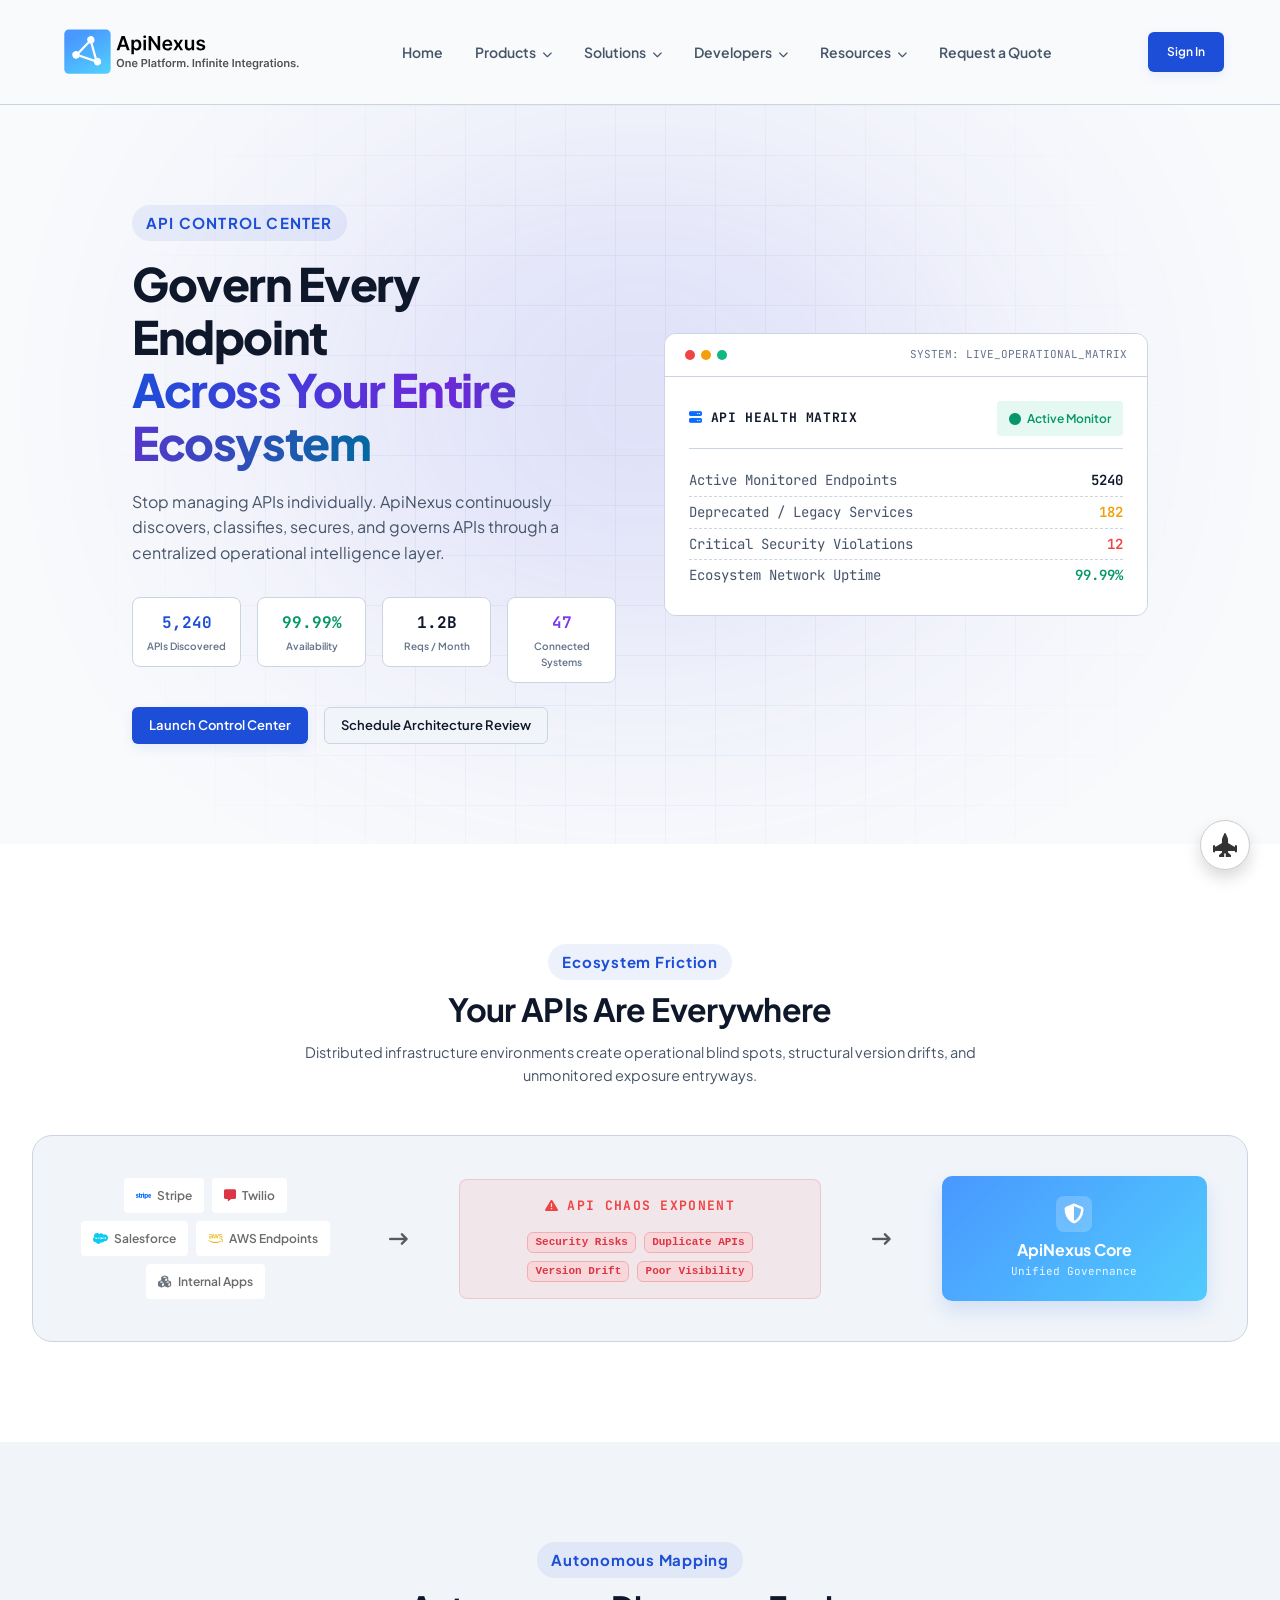
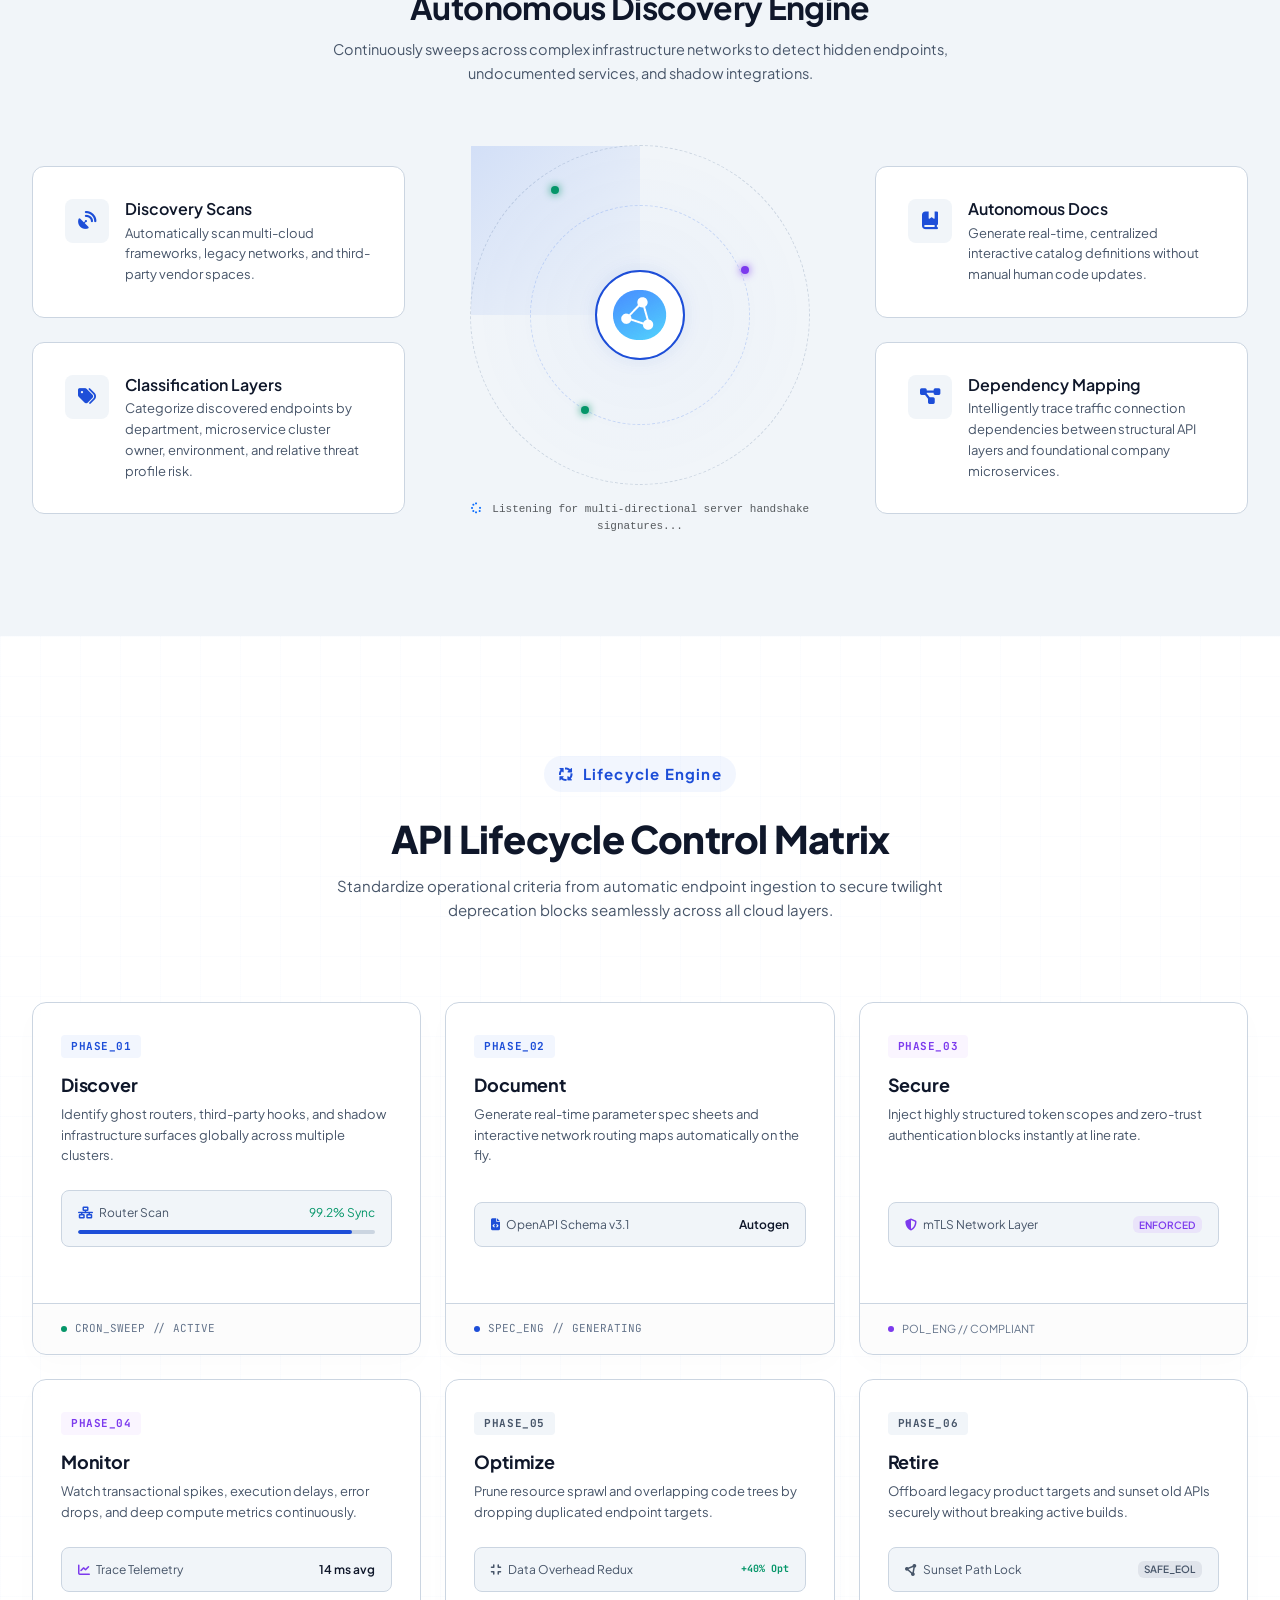
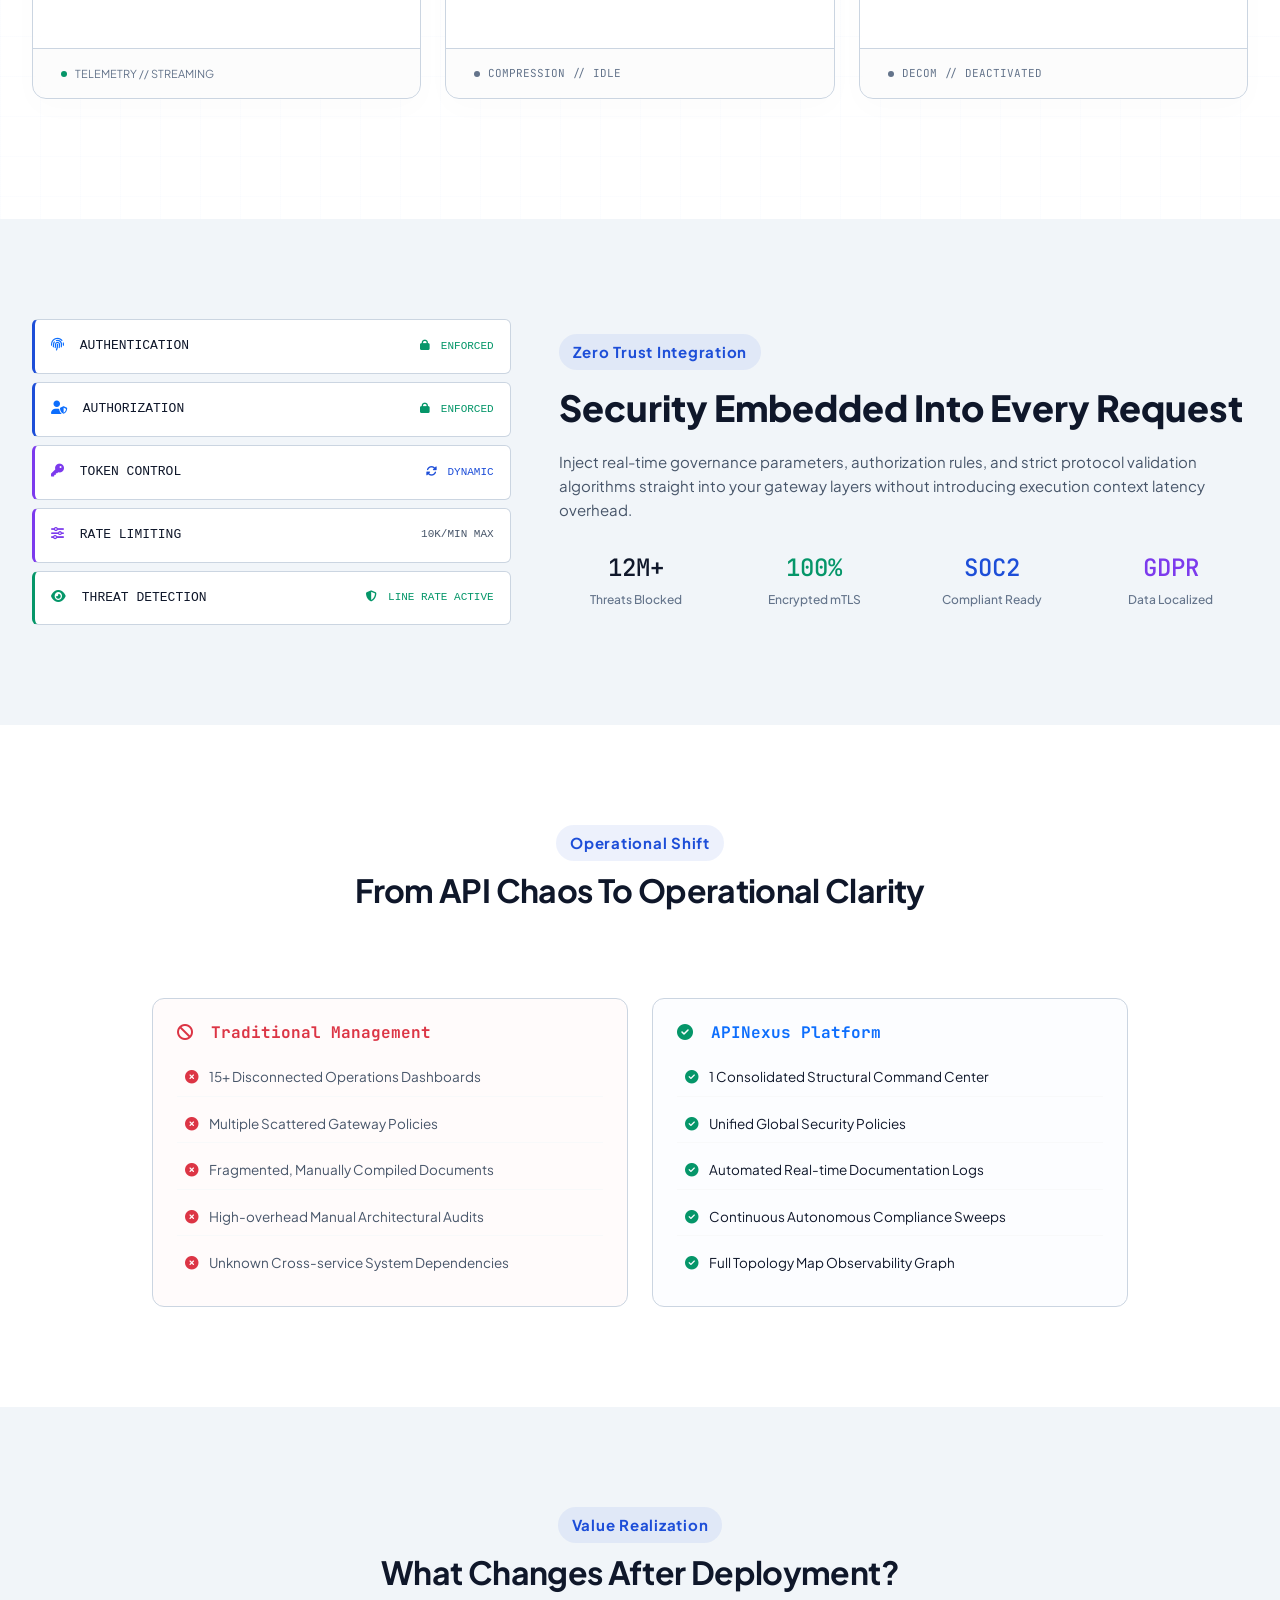
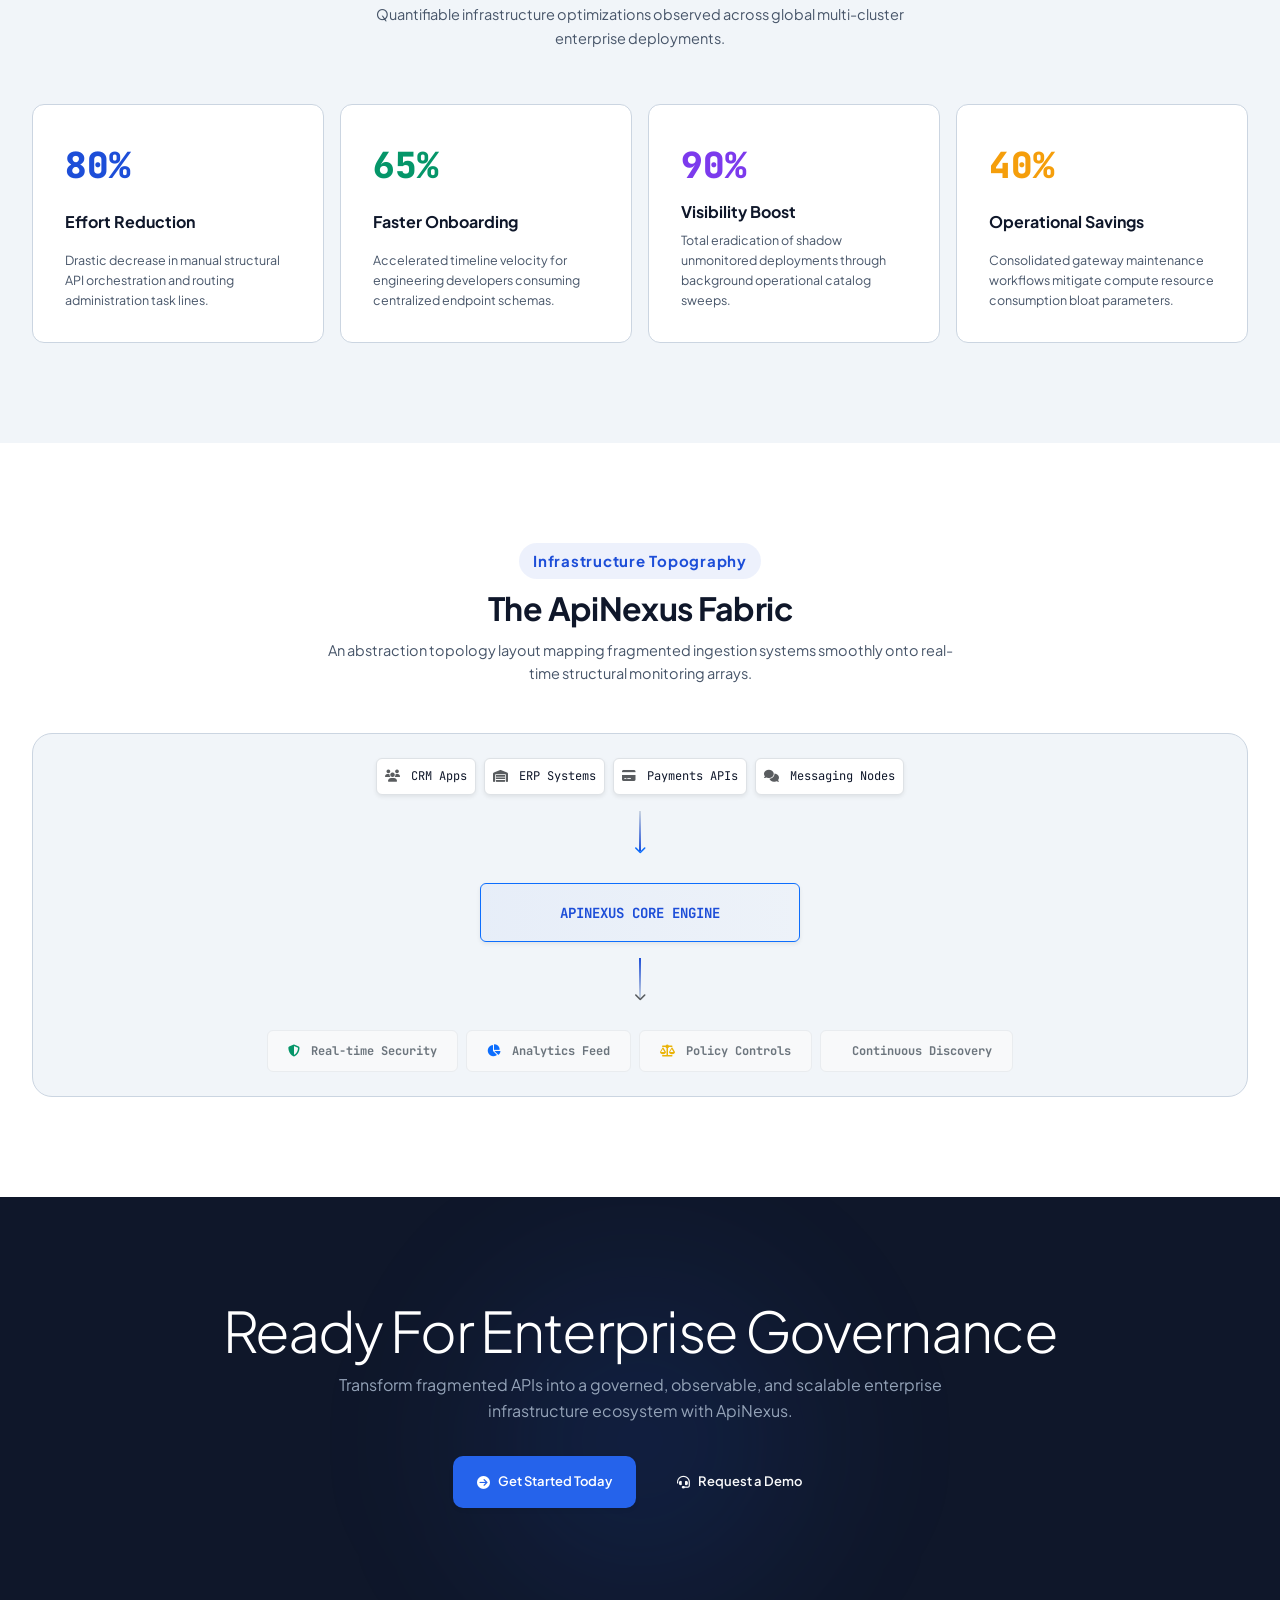
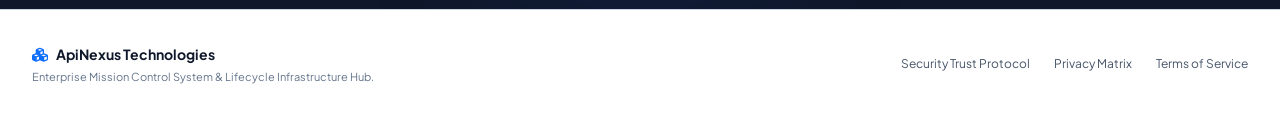
==== commit bd2416e6: "pages update" ====
--- a/API-Management.html
+++ b/API-Management.html
@@ -217,7 +217,7 @@
         </div>
     </header>
 
-    <section class="hero-section">
+    <section class="hero-section" style="padding: 100px 100px;">
         <div class="hero-animated-grid"></div>
         <div class="hero-glow-backplate"></div>
         <div class="container">
@@ -790,6 +790,12 @@
         </div>
     </section>
 
+        <button
+        class="universal-to-top-launcher position-fixed border d-flex align-items-center justify-content-center rounded-circle shadow"
+        id="scrollTopBtn" onclick="scrollToTop()">
+        <i class="fa-solid fa-jet-fighter-up"></i>
+    </button>
+
     <footer style="background-color: var(--bg-surface-primary); border-top: 1px solid var(--border-color); padding: 32px 0;">
         <div class="container d-flex flex-column flex-md-row justify-content-between align-items-center gap-3">
             <div>
@@ -804,6 +810,7 @@
         </div>
     </footer>
 
+     <script src="assets/script.js"></script>
     <script src="https://cdn.jsdelivr.net/npm/bootstrap@5.3.2/dist/js/bootstrap.bundle.min.js"></script>
 </body>
 
